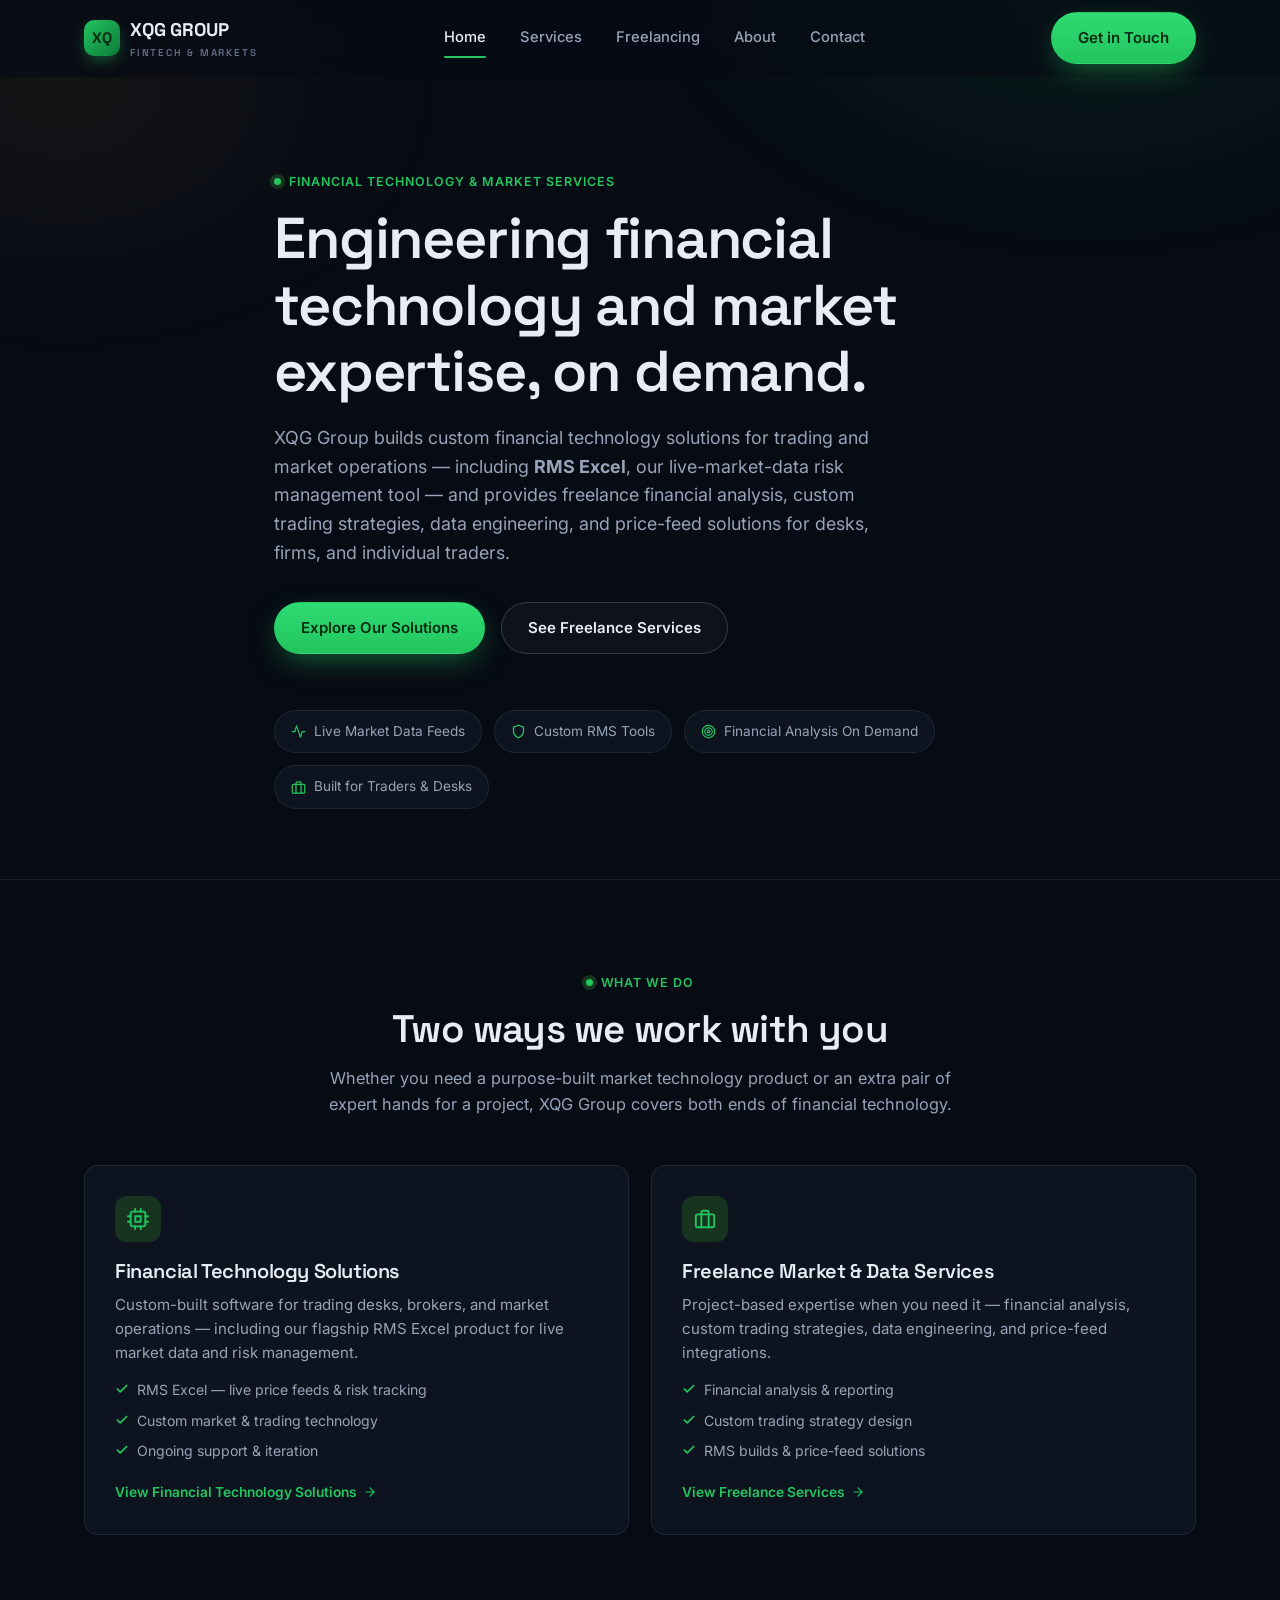
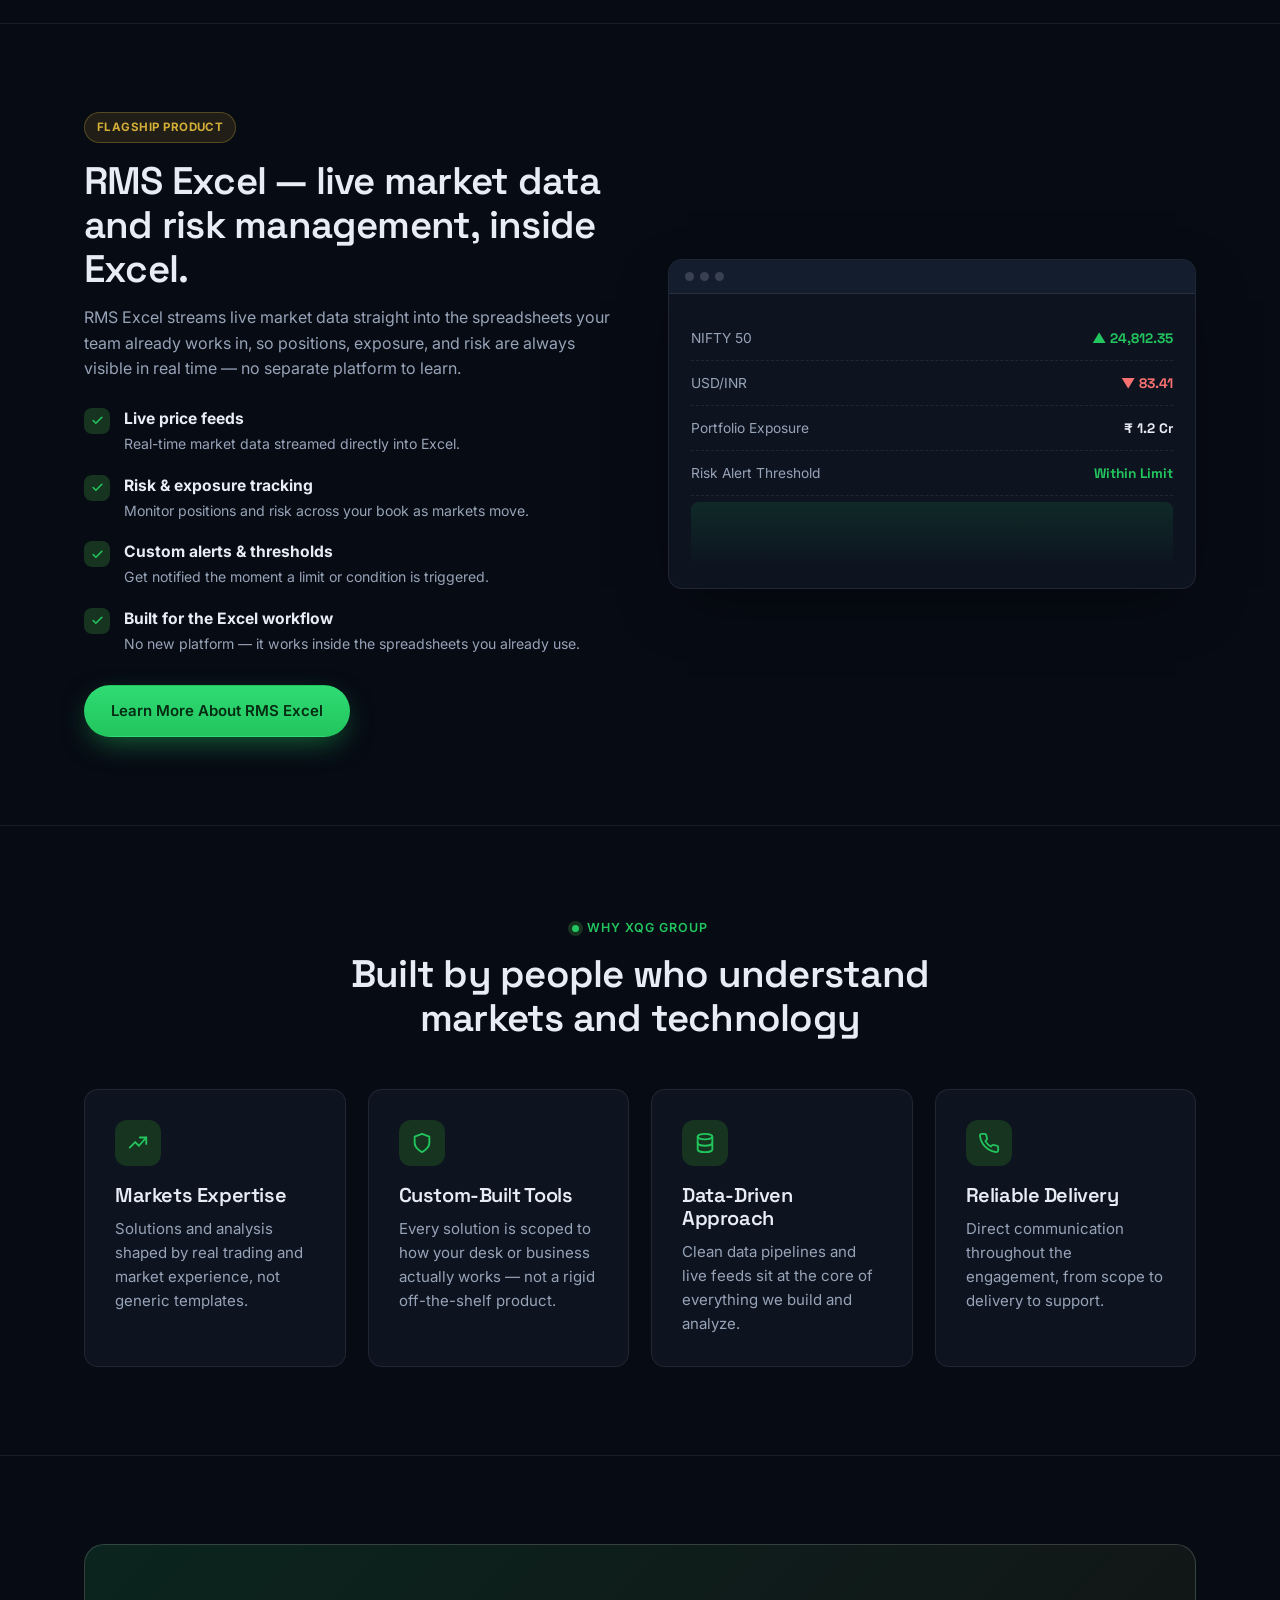
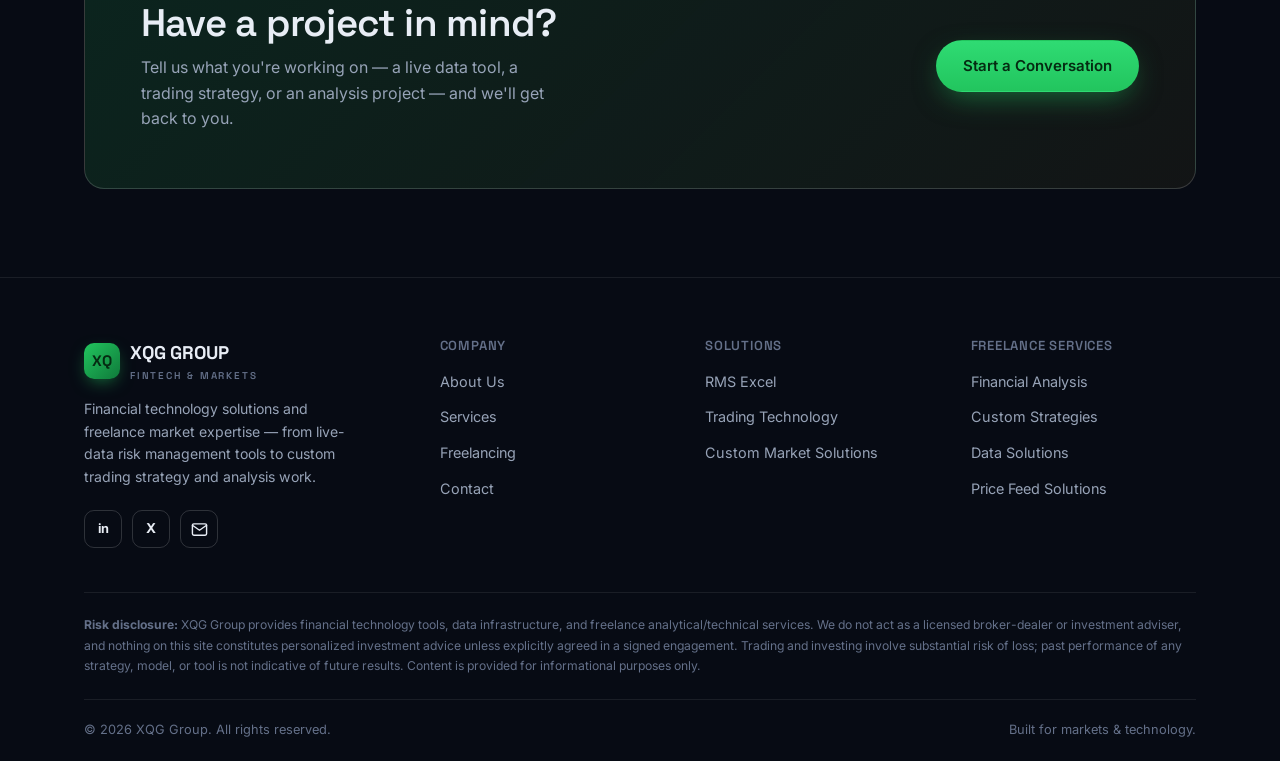
==== index.html @ e9c4a5cd "Add XQG Group website: financial technology & freelancing services Static multi-page site covering F" ====
<!doctype html>
<html lang="en">
<head>
<meta charset="UTF-8">
<meta name="viewport" content="width=device-width, initial-scale=1.0">
<title>XQG Group | Financial Technology Solutions &amp; Freelance Market Services</title>
<meta name="description" content="XQG Group builds custom financial technology solutions — including RMS Excel, our live market data risk management tool — and offers freelance financial analysis, trading strategy, data, and price feed services.">
<link rel="icon" type="image/svg+xml" href="assets/favicon.svg">
<link rel="preconnect" href="https://fonts.googleapis.com">
<link rel="preconnect" href="https://fonts.gstatic.com" crossorigin>
<link href="https://fonts.googleapis.com/css2?family=Space+Grotesk:wght@500;600;700&family=Inter:wght@400;500;600;700&display=swap" rel="stylesheet">
<link rel="stylesheet" href="css/style.css">
<script>document.documentElement.classList.add('js');</script>
</head>
<body>

<header class="site-header">
  <div class="container nav">
    <a href="index.html" class="brand">
      <span class="brand-mark">XQ</span>
      <span>XQG GROUP<small>FINTECH &amp; MARKETS</small></span>
    </a>
    <nav class="nav-links">
      <a href="index.html">Home</a>
      <a href="services.html">Services</a>
      <a href="freelancing.html">Freelancing</a>
      <a href="about.html">About</a>
      <a href="contact.html">Contact</a>
    </nav>
    <div class="nav-actions">
      <a href="contact.html" class="btn btn-primary">Get in Touch</a>
      <button class="nav-toggle" aria-label="Toggle navigation" aria-expanded="false">
        <svg width="20" height="20" viewBox="0 0 24 24" fill="none" stroke="currentColor" stroke-width="2" stroke-linecap="round"><line x1="3" y1="6" x2="21" y2="6"/><line x1="3" y1="12" x2="21" y2="12"/><line x1="3" y1="18" x2="21" y2="18"/></svg>
      </button>
    </div>
  </div>
</header>

<main>

  <!-- Hero -->
  <section class="hero">
    <div class="container hero-inner">
      <div class="eyebrow">Financial Technology &amp; Market Services</div>
      <h1>Engineering financial technology and market expertise, on demand.</h1>
      <p class="lead">
        XQG Group builds custom financial technology solutions for trading and market
        operations — including <strong>RMS Excel</strong>, our live-market-data risk
        management tool — and provides freelance financial analysis, custom trading
        strategies, data engineering, and price-feed solutions for desks, firms, and
        individual traders.
      </p>
      <div class="hero-cta">
        <a href="services.html" class="btn btn-primary">Explore Our Solutions</a>
        <a href="freelancing.html" class="btn btn-ghost">See Freelance Services</a>
      </div>

      <div class="hero-chips">
        <div class="chip">
          <svg viewBox="0 0 24 24" fill="none" stroke="currentColor" stroke-width="2" stroke-linecap="round" stroke-linejoin="round"><polyline points="22 12 18 12 15 21 9 3 6 12 2 12"/></svg>
          Live Market Data Feeds
        </div>
        <div class="chip">
          <svg viewBox="0 0 24 24" fill="none" stroke="currentColor" stroke-width="2" stroke-linecap="round" stroke-linejoin="round"><path d="M12 22s8-4 8-10V5l-8-3-8 3v7c0 6 8 10 8 10z"/></svg>
          Custom RMS Tools
        </div>
        <div class="chip">
          <svg viewBox="0 0 24 24" fill="none" stroke="currentColor" stroke-width="2" stroke-linecap="round" stroke-linejoin="round"><circle cx="12" cy="12" r="10"/><circle cx="12" cy="12" r="6"/><circle cx="12" cy="12" r="2"/></svg>
          Financial Analysis On Demand
        </div>
        <div class="chip">
          <svg viewBox="0 0 24 24" fill="none" stroke="currentColor" stroke-width="2" stroke-linecap="round" stroke-linejoin="round"><rect x="2" y="7" width="20" height="14" rx="2"/><path d="M16 21V5a2 2 0 0 0-2-2h-4a2 2 0 0 0-2 2v16"/></svg>
          Built for Traders &amp; Desks
        </div>
      </div>
    </div>
  </section>

  <!-- Two pillars -->
  <section class="section">
    <div class="container">
      <div class="section-head center reveal">
        <div class="eyebrow">What We Do</div>
        <h2>Two ways we work with you</h2>
        <p>Whether you need a purpose-built market technology product or an extra pair of expert hands for a project, XQG Group covers both ends of financial technology.</p>
      </div>

      <div class="grid grid-2">
        <div class="card reveal">
          <div class="card-icon">
            <svg viewBox="0 0 24 24" fill="none" stroke="currentColor" stroke-width="2" stroke-linecap="round" stroke-linejoin="round"><rect x="4" y="4" width="16" height="16" rx="2"/><rect x="9" y="9" width="6" height="6"/><line x1="9" y1="1" x2="9" y2="4"/><line x1="15" y1="1" x2="15" y2="4"/><line x1="9" y1="20" x2="9" y2="23"/><line x1="15" y1="20" x2="15" y2="23"/><line x1="20" y1="9" x2="23" y2="9"/><line x1="20" y1="15" x2="23" y2="15"/><line x1="1" y1="9" x2="4" y2="9"/><line x1="1" y1="15" x2="4" y2="15"/></svg>
          </div>
          <h3>Financial Technology Solutions</h3>
          <p>Custom-built software for trading desks, brokers, and market operations — including our flagship RMS Excel product for live market data and risk management.</p>
          <ul>
            <li><svg viewBox="0 0 24 24" fill="none" stroke="currentColor" stroke-width="3" stroke-linecap="round" stroke-linejoin="round"><polyline points="20 6 9 17 4 12"/></svg>RMS Excel — live price feeds &amp; risk tracking</li>
            <li><svg viewBox="0 0 24 24" fill="none" stroke="currentColor" stroke-width="3" stroke-linecap="round" stroke-linejoin="round"><polyline points="20 6 9 17 4 12"/></svg>Custom market &amp; trading technology</li>
            <li><svg viewBox="0 0 24 24" fill="none" stroke="currentColor" stroke-width="3" stroke-linecap="round" stroke-linejoin="round"><polyline points="20 6 9 17 4 12"/></svg>Ongoing support &amp; iteration</li>
          </ul>
          <a href="services.html" class="card-link">View Financial Technology Solutions
            <svg viewBox="0 0 24 24" fill="none" stroke="currentColor" stroke-width="2" stroke-linecap="round" stroke-linejoin="round"><line x1="5" y1="12" x2="19" y2="12"/><polyline points="12 5 19 12 12 19"/></svg>
          </a>
        </div>

        <div class="card reveal">
          <div class="card-icon">
            <svg viewBox="0 0 24 24" fill="none" stroke="currentColor" stroke-width="2" stroke-linecap="round" stroke-linejoin="round"><rect x="2" y="7" width="20" height="14" rx="2"/><path d="M16 21V5a2 2 0 0 0-2-2h-4a2 2 0 0 0-2 2v16"/></svg>
          </div>
          <h3>Freelance Market &amp; Data Services</h3>
          <p>Project-based expertise when you need it — financial analysis, custom trading strategies, data engineering, and price-feed integrations.</p>
          <ul>
            <li><svg viewBox="0 0 24 24" fill="none" stroke="currentColor" stroke-width="3" stroke-linecap="round" stroke-linejoin="round"><polyline points="20 6 9 17 4 12"/></svg>Financial analysis &amp; reporting</li>
            <li><svg viewBox="0 0 24 24" fill="none" stroke="currentColor" stroke-width="3" stroke-linecap="round" stroke-linejoin="round"><polyline points="20 6 9 17 4 12"/></svg>Custom trading strategy design</li>
            <li><svg viewBox="0 0 24 24" fill="none" stroke="currentColor" stroke-width="3" stroke-linecap="round" stroke-linejoin="round"><polyline points="20 6 9 17 4 12"/></svg>RMS builds &amp; price-feed solutions</li>
          </ul>
          <a href="freelancing.html" class="card-link">View Freelance Services
            <svg viewBox="0 0 24 24" fill="none" stroke="currentColor" stroke-width="2" stroke-linecap="round" stroke-linejoin="round"><line x1="5" y1="12" x2="19" y2="12"/><polyline points="12 5 19 12 12 19"/></svg>
          </a>
        </div>
      </div>
    </div>
  </section>

  <!-- RMS Excel spotlight -->
  <section class="section">
    <div class="container">
      <div class="split reverse">
        <div class="split-text reveal">
          <span class="badge">Flagship Product</span>
          <h2 style="margin-top:16px;">RMS Excel — live market data and risk management, inside Excel.</h2>
          <p style="margin-top:14px;">
            RMS Excel streams live market data straight into the spreadsheets your team
            already works in, so positions, exposure, and risk are always visible in real
            time — no separate platform to learn.
          </p>
          <ul class="feature-list">
            <li>
              <span class="tick"><svg viewBox="0 0 24 24" fill="none" stroke="currentColor" stroke-width="3" stroke-linecap="round" stroke-linejoin="round"><polyline points="20 6 9 17 4 12"/></svg></span>
              <div><strong>Live price feeds</strong><span>Real-time market data streamed directly into Excel.</span></div>
            </li>
            <li>
              <span class="tick"><svg viewBox="0 0 24 24" fill="none" stroke="currentColor" stroke-width="3" stroke-linecap="round" stroke-linejoin="round"><polyline points="20 6 9 17 4 12"/></svg></span>
              <div><strong>Risk &amp; exposure tracking</strong><span>Monitor positions and risk across your book as markets move.</span></div>
            </li>
            <li>
              <span class="tick"><svg viewBox="0 0 24 24" fill="none" stroke="currentColor" stroke-width="3" stroke-linecap="round" stroke-linejoin="round"><polyline points="20 6 9 17 4 12"/></svg></span>
              <div><strong>Custom alerts &amp; thresholds</strong><span>Get notified the moment a limit or condition is triggered.</span></div>
            </li>
            <li>
              <span class="tick"><svg viewBox="0 0 24 24" fill="none" stroke="currentColor" stroke-width="3" stroke-linecap="round" stroke-linejoin="round"><polyline points="20 6 9 17 4 12"/></svg></span>
              <div><strong>Built for the Excel workflow</strong><span>No new platform — it works inside the spreadsheets you already use.</span></div>
            </li>
          </ul>
          <a href="services.html#rms-excel" class="btn btn-primary" style="margin-top:28px;">Learn More About RMS Excel</a>
        </div>

        <div class="split-visual reveal">
          <div class="panel">
            <div class="panel-bar"><span></span><span></span><span></span></div>
            <div class="panel-body">
              <div class="mock-row"><span class="label">NIFTY 50</span><span class="value up">▲ 24,812.35</span></div>
              <div class="mock-row"><span class="label">USD/INR</span><span class="value down">▼ 83.41</span></div>
              <div class="mock-row"><span class="label">Portfolio Exposure</span><span class="value">₹ 1.2 Cr</span></div>
              <div class="mock-row"><span class="label">Risk Alert Threshold</span><span class="value up">Within Limit</span></div>
              <div class="mock-sparkline"></div>
            </div>
          </div>
        </div>
      </div>
    </div>
  </section>

  <!-- Why XQG -->
  <section class="section">
    <div class="container">
      <div class="section-head center reveal">
        <div class="eyebrow">Why XQG Group</div>
        <h2>Built by people who understand markets and technology</h2>
      </div>
      <div class="grid grid-4">
        <div class="card reveal">
          <div class="card-icon"><svg viewBox="0 0 24 24" fill="none" stroke="currentColor" stroke-width="2" stroke-linecap="round" stroke-linejoin="round"><polyline points="3 17 9 11 13 15 21 6"/><polyline points="14 6 21 6 21 13"/></svg></div>
          <h3>Markets Expertise</h3>
          <p>Solutions and analysis shaped by real trading and market experience, not generic templates.</p>
        </div>
        <div class="card reveal">
          <div class="card-icon"><svg viewBox="0 0 24 24" fill="none" stroke="currentColor" stroke-width="2" stroke-linecap="round" stroke-linejoin="round"><path d="M12 22s8-4 8-10V5l-8-3-8 3v7c0 6 8 10 8 10z"/></svg></div>
          <h3>Custom-Built Tools</h3>
          <p>Every solution is scoped to how your desk or business actually works — not a rigid off-the-shelf product.</p>
        </div>
        <div class="card reveal">
          <div class="card-icon"><svg viewBox="0 0 24 24" fill="none" stroke="currentColor" stroke-width="2" stroke-linecap="round" stroke-linejoin="round"><ellipse cx="12" cy="5" rx="8" ry="3"/><path d="M4 5v14c0 1.66 3.58 3 8 3s8-1.34 8-3V5"/><path d="M4 12c0 1.66 3.58 3 8 3s8-1.34 8-3"/></svg></div>
          <h3>Data-Driven Approach</h3>
          <p>Clean data pipelines and live feeds sit at the core of everything we build and analyze.</p>
        </div>
        <div class="card reveal">
          <div class="card-icon"><svg viewBox="0 0 24 24" fill="none" stroke="currentColor" stroke-width="2" stroke-linecap="round" stroke-linejoin="round"><path d="M22 16.92v3a2 2 0 0 1-2.18 2 19.79 19.79 0 0 1-8.63-3.07 19.5 19.5 0 0 1-6-6 19.79 19.79 0 0 1-3.07-8.67A2 2 0 0 1 4.11 2h3a2 2 0 0 1 2 1.72c.127.96.361 1.903.7 2.81a2 2 0 0 1-.45 2.11L8.09 9.91a16 16 0 0 0 6 6l1.27-1.27a2 2 0 0 1 2.11-.45c.907.339 1.85.573 2.81.7A2 2 0 0 1 22 16.92z"/></svg></div>
          <h3>Reliable Delivery</h3>
          <p>Direct communication throughout the engagement, from scope to delivery to support.</p>
        </div>
      </div>
    </div>
  </section>

  <!-- CTA -->
  <section class="section">
    <div class="container">
      <div class="cta-banner reveal">
        <div>
          <h2>Have a project in mind?</h2>
          <p>Tell us what you're working on — a live data tool, a trading strategy, or an analysis project — and we'll get back to you.</p>
        </div>
        <a href="contact.html" class="btn btn-primary">Start a Conversation</a>
      </div>
    </div>
  </section>

</main>

<footer class="site-footer">
  <div class="container">
    <div class="footer-grid">
      <div class="footer-brand">
        <a href="index.html" class="brand">
          <span class="brand-mark">XQ</span>
          <span>XQG GROUP<small>FINTECH &amp; MARKETS</small></span>
        </a>
        <p>Financial technology solutions and freelance market expertise — from live-data risk management tools to custom trading strategy and analysis work.</p>
        <div class="social-row">
          <a href="#" aria-label="LinkedIn" style="font-weight:700;font-size:0.8rem;">in</a>
          <a href="#" aria-label="X (Twitter)" style="font-weight:700;font-size:0.85rem;">X</a>
          <a href="mailto:lalitxqg@gmail.com" aria-label="Email">
            <svg viewBox="0 0 24 24" fill="none" stroke="currentColor" stroke-width="2" stroke-linecap="round" stroke-linejoin="round"><rect x="2" y="4" width="20" height="16" rx="2"/><path d="m22 6-10 7L2 6"/></svg>
          </a>
        </div>
      </div>
      <div class="footer-col">
        <h4>Company</h4>
        <ul>
          <li><a href="about.html">About Us</a></li>
          <li><a href="services.html">Services</a></li>
          <li><a href="freelancing.html">Freelancing</a></li>
          <li><a href="contact.html">Contact</a></li>
        </ul>
      </div>
      <div class="footer-col">
        <h4>Solutions</h4>
        <ul>
          <li><a href="services.html#rms-excel">RMS Excel</a></li>
          <li><a href="services.html#trading-tech">Trading Technology</a></li>
          <li><a href="services.html#custom-solutions">Custom Market Solutions</a></li>
        </ul>
      </div>
      <div class="footer-col">
        <h4>Freelance Services</h4>
        <ul>
          <li><a href="freelancing.html#financial-analysis">Financial Analysis</a></li>
          <li><a href="freelancing.html#strategies">Custom Strategies</a></li>
          <li><a href="freelancing.html#data-solutions">Data Solutions</a></li>
          <li><a href="freelancing.html#price-feed">Price Feed Solutions</a></li>
        </ul>
      </div>
    </div>

    <div class="disclaimer">
      <p><strong>Risk disclosure:</strong> XQG Group provides financial technology tools, data infrastructure, and freelance analytical/technical services. We do not act as a licensed broker-dealer or investment adviser, and nothing on this site constitutes personalized investment advice unless explicitly agreed in a signed engagement. Trading and investing involve substantial risk of loss; past performance of any strategy, model, or tool is not indicative of future results. Content is provided for informational purposes only.</p>
    </div>

    <div class="footer-bottom">
      <span>© <span class="current-year"></span> XQG Group. All rights reserved.</span>
      <span>Built for markets &amp; technology.</span>
    </div>
  </div>
</footer>

<script src="js/main.js"></script>
</body>
</html>
---- css/style.css ----
/* =========================================================
   XQG Group — Design System
   ========================================================= */

:root {
  --bg: #070b14;
  --bg-alt: #0d1420;
  --bg-alt-2: #131d2e;
  --border: rgba(255, 255, 255, 0.08);
  --border-strong: rgba(255, 255, 255, 0.16);
  --text: #e8edf5;
  --text-dim: #97a3b7;
  --text-faint: #647089;
  --accent: #22c55e;
  --accent-dim: #16341f;
  --accent-2: #d4af37;
  --danger: #f87171;
  --radius: 14px;
  --radius-sm: 8px;
  --container: 1160px;
  --shadow: 0 20px 60px -20px rgba(0, 0, 0, 0.6);
  --font-head: "Space Grotesk", "Inter", system-ui, sans-serif;
  --font-body: "Inter", system-ui, -apple-system, "Segoe UI", sans-serif;
}

* {
  box-sizing: border-box;
  margin: 0;
  padding: 0;
}

html {
  scroll-behavior: smooth;
}

body {
  background: var(--bg);
  color: var(--text);
  font-family: var(--font-body);
  line-height: 1.6;
  -webkit-font-smoothing: antialiased;
  overflow-x: hidden;
}

body::before {
  content: "";
  position: fixed;
  inset: 0;
  z-index: -1;
  background:
    radial-gradient(60vw 40vw at 85% -5%, rgba(34, 197, 94, 0.10), transparent 60%),
    radial-gradient(50vw 35vw at 5% 10%, rgba(212, 175, 55, 0.06), transparent 60%);
  pointer-events: none;
}

img {
  max-width: 100%;
  display: block;
}

a {
  color: inherit;
  text-decoration: none;
}

ul {
  list-style: none;
}

h1, h2, h3, h4 {
  font-family: var(--font-head);
  font-weight: 600;
  line-height: 1.15;
  letter-spacing: -0.02em;
}

h1 { font-size: clamp(2.1rem, 4.6vw, 3.6rem); }
h2 { font-size: clamp(1.6rem, 3vw, 2.4rem); }
h3 { font-size: 1.25rem; }

p { color: var(--text-dim); }

.container {
  max-width: var(--container);
  margin: 0 auto;
  padding: 0 24px;
}

.eyebrow {
  display: inline-flex;
  align-items: center;
  gap: 8px;
  font-size: 0.78rem;
  font-weight: 600;
  letter-spacing: 0.08em;
  text-transform: uppercase;
  color: var(--accent);
  margin-bottom: 14px;
}

.eyebrow::before {
  content: "";
  width: 7px;
  height: 7px;
  border-radius: 50%;
  background: var(--accent);
  box-shadow: 0 0 0 4px var(--accent-dim);
}

.section {
  padding: 88px 0;
  border-top: 1px solid var(--border);
}

.section-head {
  max-width: 620px;
  margin-bottom: 48px;
}

.section-head.center {
  max-width: 640px;
  margin-left: auto;
  margin-right: auto;
  text-align: center;
}

.section-head p {
  margin-top: 14px;
  font-size: 1.02rem;
}

/* ---------- Buttons ---------- */

.btn {
  display: inline-flex;
  align-items: center;
  gap: 8px;
  padding: 13px 26px;
  border-radius: 999px;
  font-weight: 600;
  font-size: 0.94rem;
  border: 1px solid transparent;
  cursor: pointer;
  transition: transform 0.18s ease, background 0.18s ease, border-color 0.18s ease, box-shadow 0.18s ease;
  white-space: nowrap;
}

.btn:hover { transform: translateY(-2px); }

.btn-primary {
  background: linear-gradient(180deg, #2fdb73, var(--accent));
  color: #052b12;
  box-shadow: 0 10px 30px -8px rgba(34, 197, 94, 0.55);
}

.btn-primary:hover { box-shadow: 0 14px 34px -6px rgba(34, 197, 94, 0.65); }

.btn-ghost {
  background: rgba(255, 255, 255, 0.03);
  border-color: var(--border-strong);
  color: var(--text);
}

.btn-ghost:hover { background: rgba(255, 255, 255, 0.07); }

.btn-block { width: 100%; justify-content: center; }

/* ---------- Header / Nav ---------- */

.site-header {
  position: sticky;
  top: 0;
  z-index: 100;
  border-bottom: 1px solid transparent;
  background: rgba(7, 11, 20, 0.6);
  backdrop-filter: blur(14px);
  -webkit-backdrop-filter: blur(14px);
  transition: border-color 0.2s ease, background 0.2s ease;
}

.site-header.scrolled {
  border-bottom-color: var(--border);
  background: rgba(7, 11, 20, 0.86);
}

.nav {
  display: flex;
  align-items: center;
  justify-content: space-between;
  height: 76px;
}

.brand {
  display: flex;
  align-items: center;
  gap: 10px;
  font-family: var(--font-head);
  font-weight: 700;
  font-size: 1.15rem;
  letter-spacing: -0.01em;
}

.brand-mark {
  width: 36px;
  height: 36px;
  border-radius: 10px;
  background: linear-gradient(135deg, var(--accent) 0%, #0f7a3a 100%);
  display: flex;
  align-items: center;
  justify-content: center;
  color: #052b12;
  font-weight: 800;
  font-size: 0.95rem;
  box-shadow: 0 6px 18px -6px rgba(34, 197, 94, 0.7);
}

.brand small {
  display: block;
  font-size: 0.62rem;
  font-weight: 600;
  letter-spacing: 0.18em;
  color: var(--text-faint);
  margin-top: 1px;
}

.nav-links {
  display: flex;
  align-items: center;
  gap: 34px;
}

.nav-links a {
  font-size: 0.92rem;
  font-weight: 500;
  color: var(--text-dim);
  position: relative;
  padding: 6px 0;
  transition: color 0.15s ease;
}

.nav-links a:hover,
.nav-links a.active {
  color: var(--text);
}

.nav-links a.active::after {
  content: "";
  position: absolute;
  left: 0;
  right: 0;
  bottom: -2px;
  height: 2px;
  background: var(--accent);
  border-radius: 2px;
}

.nav-actions {
  display: flex;
  align-items: center;
  gap: 14px;
}

.nav-toggle {
  display: none;
  width: 40px;
  height: 40px;
  border-radius: var(--radius-sm);
  border: 1px solid var(--border-strong);
  background: rgba(255, 255, 255, 0.03);
  color: var(--text);
  align-items: center;
  justify-content: center;
  cursor: pointer;
}

/* ---------- Hero ---------- */

.hero {
  padding: 90px 0 70px;
  position: relative;
}

.hero-inner {
  max-width: 780px;
}

.hero p.lead {
  font-size: 1.12rem;
  margin: 20px 0 34px;
  max-width: 620px;
}

.hero-cta {
  display: flex;
  gap: 16px;
  flex-wrap: wrap;
}

.hero-chips {
  display: flex;
  flex-wrap: wrap;
  gap: 12px;
  margin-top: 56px;
}

.chip {
  display: flex;
  align-items: center;
  gap: 8px;
  padding: 10px 16px;
  border: 1px solid var(--border);
  border-radius: 999px;
  background: var(--bg-alt);
  font-size: 0.85rem;
  color: var(--text-dim);
}

.chip svg { width: 15px; height: 15px; color: var(--accent); flex-shrink: 0; }

/* ---------- Page header (inner pages) ---------- */

.page-header {
  padding: 64px 0 50px;
  border-bottom: 1px solid var(--border);
}

.page-header .eyebrow { margin-bottom: 16px; }

.page-header p.lead {
  margin-top: 16px;
  max-width: 680px;
  font-size: 1.05rem;
}

.breadcrumb {
  font-size: 0.85rem;
  color: var(--text-faint);
  margin-bottom: 22px;
}

.breadcrumb a { color: var(--text-dim); }
.breadcrumb a:hover { color: var(--accent); }

/* ---------- Cards / Grids ---------- */

.grid {
  display: grid;
  gap: 22px;
}

.grid-2 { grid-template-columns: repeat(2, 1fr); }
.grid-3 { grid-template-columns: repeat(3, 1fr); }
.grid-4 { grid-template-columns: repeat(4, 1fr); }

.card {
  background: var(--bg-alt);
  border: 1px solid var(--border);
  border-radius: var(--radius);
  padding: 30px;
  transition: transform 0.2s ease, border-color 0.2s ease, background 0.2s ease;
}

.card:hover {
  border-color: var(--border-strong);
  background: var(--bg-alt-2);
  transform: translateY(-3px);
}

.card-icon {
  width: 46px;
  height: 46px;
  border-radius: 12px;
  background: var(--accent-dim);
  color: var(--accent);
  display: flex;
  align-items: center;
  justify-content: center;
  margin-bottom: 18px;
}

.card-icon svg { width: 22px; height: 22px; }

.card h3 { margin-bottom: 10px; }

.card p { font-size: 0.94rem; }

.card ul {
  margin-top: 14px;
  display: flex;
  flex-direction: column;
  gap: 8px;
}

.card ul li {
  font-size: 0.88rem;
  color: var(--text-dim);
  display: flex;
  align-items: flex-start;
  gap: 8px;
}

.card ul li svg {
  width: 14px;
  height: 14px;
  color: var(--accent);
  margin-top: 3px;
  flex-shrink: 0;
}

.card-link {
  display: inline-flex;
  align-items: center;
  gap: 6px;
  margin-top: 18px;
  font-size: 0.86rem;
  font-weight: 600;
  color: var(--accent);
}

.card-link svg { width: 14px; height: 14px; transition: transform 0.15s ease; }
.card:hover .card-link svg { transform: translateX(3px); }

.badge {
  display: inline-flex;
  align-items: center;
  gap: 6px;
  padding: 5px 12px;
  border-radius: 999px;
  font-size: 0.72rem;
  font-weight: 700;
  letter-spacing: 0.04em;
  text-transform: uppercase;
  background: rgba(212, 175, 55, 0.12);
  color: var(--accent-2);
  border: 1px solid rgba(212, 175, 55, 0.3);
}

/* ---------- Split / feature sections ---------- */

.split {
  display: grid;
  grid-template-columns: 1fr 1fr;
  gap: 56px;
  align-items: center;
}

.split.reverse .split-visual { order: 2; }
.split.reverse .split-text { order: 1; }

.split-text ul.feature-list {
  margin-top: 24px;
  display: flex;
  flex-direction: column;
  gap: 16px;
}

.feature-list li {
  display: flex;
  gap: 14px;
  align-items: flex-start;
}

.feature-list .tick {
  width: 26px;
  height: 26px;
  border-radius: 8px;
  background: var(--accent-dim);
  color: var(--accent);
  display: flex;
  align-items: center;
  justify-content: center;
  flex-shrink: 0;
  margin-top: 2px;
}

.feature-list .tick svg { width: 13px; height: 13px; }

.feature-list strong { display: block; color: var(--text); font-size: 0.98rem; }
.feature-list span { font-size: 0.88rem; color: var(--text-dim); }

/* Visual panel (mock UI) */

.panel {
  background: var(--bg-alt);
  border: 1px solid var(--border);
  border-radius: var(--radius);
  box-shadow: var(--shadow);
  overflow: hidden;
}

.panel-bar {
  display: flex;
  align-items: center;
  gap: 6px;
  padding: 12px 16px;
  border-bottom: 1px solid var(--border);
  background: var(--bg-alt-2);
}

.panel-bar span {
  width: 9px;
  height: 9px;
  border-radius: 50%;
  background: var(--border-strong);
}

.panel-body { padding: 22px; }

.mock-row {
  display: flex;
  justify-content: space-between;
  align-items: center;
  padding: 11px 0;
  border-bottom: 1px dashed var(--border);
  font-size: 0.86rem;
}

.mock-row:last-child { border-bottom: none; }
.mock-row .label { color: var(--text-dim); }
.mock-row .value { font-weight: 700; font-family: var(--font-head); }
.value.up { color: var(--accent); }
.value.down { color: var(--danger); }

.mock-sparkline {
  height: 64px;
  margin-top: 6px;
  border-radius: var(--radius-sm);
  background: linear-gradient(180deg, rgba(34,197,94,0.12), transparent);
  position: relative;
  overflow: hidden;
}

/* ---------- Process / steps ---------- */

.steps {
  display: grid;
  grid-template-columns: repeat(4, 1fr);
  gap: 20px;
  counter-reset: step;
}

.step {
  position: relative;
  padding: 26px 22px;
  border: 1px solid var(--border);
  border-radius: var(--radius);
  background: var(--bg-alt);
}

.step::before {
  counter-increment: step;
  content: counter(step, decimal-leading-zero);
  font-family: var(--font-head);
  font-size: 1.6rem;
  font-weight: 700;
  color: var(--accent);
  opacity: 0.55;
  display: block;
  margin-bottom: 14px;
}

.step h3 { font-size: 1.05rem; margin-bottom: 8px; }
.step p { font-size: 0.88rem; }

/* ---------- CTA banner ---------- */

.cta-banner {
  border-radius: 20px;
  padding: 56px;
  background: linear-gradient(135deg, rgba(34,197,94,0.14), rgba(212,175,55,0.06));
  border: 1px solid var(--border-strong);
  display: flex;
  align-items: center;
  justify-content: space-between;
  gap: 32px;
  flex-wrap: wrap;
}

.cta-banner h2 { max-width: 460px; }
.cta-banner p { margin-top: 10px; max-width: 420px; }

/* ---------- Values / About ---------- */

.value-card {
  padding: 26px;
}

.team-card {
  text-align: center;
  padding: 30px 22px;
}

.team-avatar {
  width: 76px;
  height: 76px;
  border-radius: 50%;
  margin: 0 auto 16px;
  background: linear-gradient(135deg, var(--bg-alt-2), var(--bg-alt));
  border: 1px solid var(--border-strong);
  display: flex;
  align-items: center;
  justify-content: center;
  color: var(--text-faint);
}

.team-avatar svg { width: 30px; height: 30px; }

.team-card h3 { font-size: 1rem; margin-bottom: 4px; }
.team-role { font-size: 0.82rem; color: var(--accent); font-weight: 600; margin-bottom: 10px; }
.team-card p { font-size: 0.85rem; }

.placeholder-note {
  margin-top: 10px;
  font-size: 0.72rem;
  color: var(--text-faint);
  font-style: italic;
}

/* ---------- Stats strip ---------- */

.stats-strip {
  display: grid;
  grid-template-columns: repeat(4, 1fr);
  border: 1px solid var(--border);
  border-radius: var(--radius);
  overflow: hidden;
}

.stat {
  padding: 26px 20px;
  text-align: center;
  border-right: 1px solid var(--border);
  background: var(--bg-alt);
}

.stat:last-child { border-right: none; }
.stat h3 { color: var(--accent); font-size: 1.5rem; }
.stat p { font-size: 0.82rem; margin-top: 6px; }

/* ---------- Contact / forms ---------- */

.contact-grid {
  display: grid;
  grid-template-columns: 1fr 1.15fr;
  gap: 40px;
}

.contact-info-card {
  padding: 30px;
}

.contact-info-row {
  display: flex;
  gap: 14px;
  align-items: flex-start;
  padding: 16px 0;
  border-bottom: 1px solid var(--border);
}

.contact-info-row:last-child { border-bottom: none; }

.contact-info-row .icon {
  width: 38px;
  height: 38px;
  border-radius: 10px;
  background: var(--accent-dim);
  color: var(--accent);
  display: flex;
  align-items: center;
  justify-content: center;
  flex-shrink: 0;
}

.contact-info-row .icon svg { width: 18px; height: 18px; }
.contact-info-row strong { display: block; font-size: 0.92rem; margin-bottom: 2px; }
.contact-info-row span, .contact-info-row a { font-size: 0.88rem; color: var(--text-dim); }
.contact-info-row a:hover { color: var(--accent); }

.social-row {
  display: flex;
  gap: 10px;
  margin-top: 22px;
}

.social-row a {
  width: 38px;
  height: 38px;
  border-radius: 10px;
  border: 1px solid var(--border-strong);
  display: flex;
  align-items: center;
  justify-content: center;
  transition: background 0.15s ease, color 0.15s ease;
}

.social-row a:hover { background: var(--accent-dim); color: var(--accent); }
.social-row svg { width: 17px; height: 17px; }

.form-card { padding: 34px; }

.form-row {
  display: grid;
  grid-template-columns: 1fr 1fr;
  gap: 18px;
}

.field { margin-bottom: 20px; }

.field label {
  display: block;
  font-size: 0.85rem;
  font-weight: 600;
  margin-bottom: 8px;
}

.field input,
.field select,
.field textarea {
  width: 100%;
  padding: 12px 14px;
  border-radius: var(--radius-sm);
  border: 1px solid var(--border-strong);
  background: var(--bg);
  color: var(--text);
  font-family: var(--font-body);
  font-size: 0.92rem;
}

.field textarea { resize: vertical; min-height: 120px; }

.field input:focus,
.field select:focus,
.field textarea:focus {
  outline: none;
  border-color: var(--accent);
}

.form-note {
  margin-top: 14px;
  font-size: 0.78rem;
  color: var(--text-faint);
  text-align: center;
}

#form-success {
  display: none;
  padding: 16px 18px;
  border-radius: var(--radius-sm);
  background: var(--accent-dim);
  border: 1px solid rgba(34,197,94,0.4);
  color: var(--accent);
  font-size: 0.9rem;
  font-weight: 600;
  margin-bottom: 20px;
}

#form-success.show { display: block; }

/* ---------- Disclaimer ---------- */

.disclaimer {
  padding: 22px 0;
  border-top: 1px solid var(--border);
}

.disclaimer p {
  font-size: 0.76rem;
  color: var(--text-faint);
  line-height: 1.7;
}

/* ---------- Footer ---------- */

.site-footer {
  border-top: 1px solid var(--border);
  padding: 60px 0 0;
}

.footer-grid {
  display: grid;
  grid-template-columns: 1.4fr 1fr 1fr 1fr;
  gap: 40px;
  padding-bottom: 44px;
}

.footer-brand p {
  margin-top: 14px;
  font-size: 0.88rem;
  max-width: 280px;
}

.footer-col h4 {
  font-size: 0.82rem;
  text-transform: uppercase;
  letter-spacing: 0.06em;
  color: var(--text-faint);
  margin-bottom: 16px;
}

.footer-col ul { display: flex; flex-direction: column; gap: 10px; }
.footer-col a { font-size: 0.9rem; color: var(--text-dim); }
.footer-col a:hover { color: var(--accent); }

.footer-bottom {
  border-top: 1px solid var(--border);
  padding: 20px 0;
  display: flex;
  justify-content: space-between;
  align-items: center;
  flex-wrap: wrap;
  gap: 10px;
  font-size: 0.8rem;
  color: var(--text-faint);
}

/* ---------- Reveal animation ---------- */

.js .reveal {
  opacity: 0;
  transform: translateY(18px);
  transition: opacity 0.6s ease, transform 0.6s ease;
}

.reveal.in-view {
  opacity: 1;
  transform: translateY(0);
}

/* ---------- Responsive ---------- */

@media (max-width: 900px) {
  .grid-4 { grid-template-columns: repeat(2, 1fr); }
  .grid-3 { grid-template-columns: repeat(2, 1fr); }
  .steps { grid-template-columns: repeat(2, 1fr); }
  .split { grid-template-columns: 1fr; gap: 40px; }
  .split.reverse .split-visual { order: 1; }
  .split.reverse .split-text { order: 2; }
  .footer-grid { grid-template-columns: 1fr 1fr; }
  .contact-grid { grid-template-columns: 1fr; }
  .stats-strip { grid-template-columns: repeat(2, 1fr); }
  .stat:nth-child(2) { border-right: none; }
}

@media (max-width: 720px) {
  .nav-links, .nav-actions .btn { display: none; }
  .nav-toggle { display: flex; }

  .nav-links.mobile-open {
    display: flex;
    position: absolute;
    top: 76px;
    left: 0;
    right: 0;
    flex-direction: column;
    background: rgba(7, 11, 20, 0.98);
    border-bottom: 1px solid var(--border);
    padding: 20px 24px 28px;
    gap: 18px;
  }

  .grid-2, .grid-3, .grid-4 { grid-template-columns: 1fr; }
  .steps { grid-template-columns: 1fr; }
  .form-row { grid-template-columns: 1fr; }
  .footer-grid { grid-template-columns: 1fr; gap: 30px; }
  .cta-banner { flex-direction: column; text-align: center; }
  .cta-banner .btn { width: 100%; justify-content: center; }
  .hero-cta .btn { flex: 1; justify-content: center; }
  section { padding: 64px 0; }
}
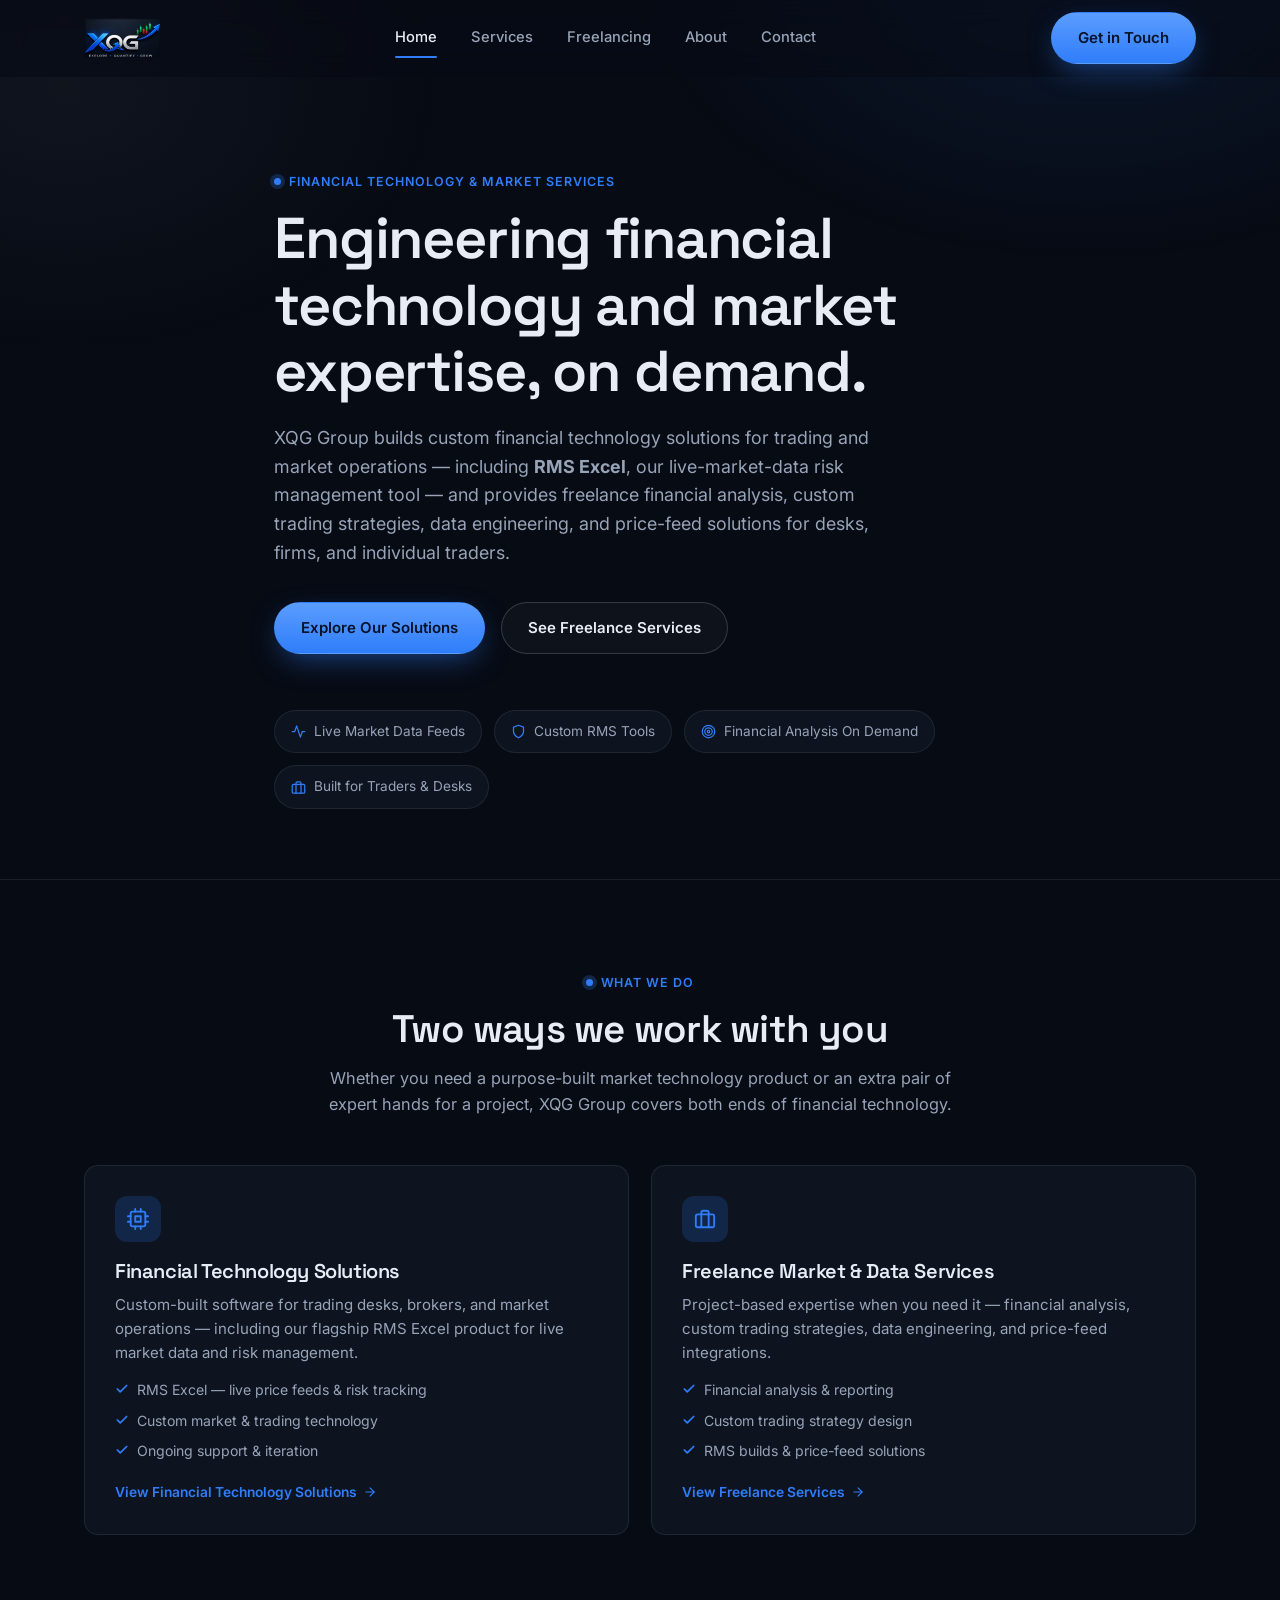
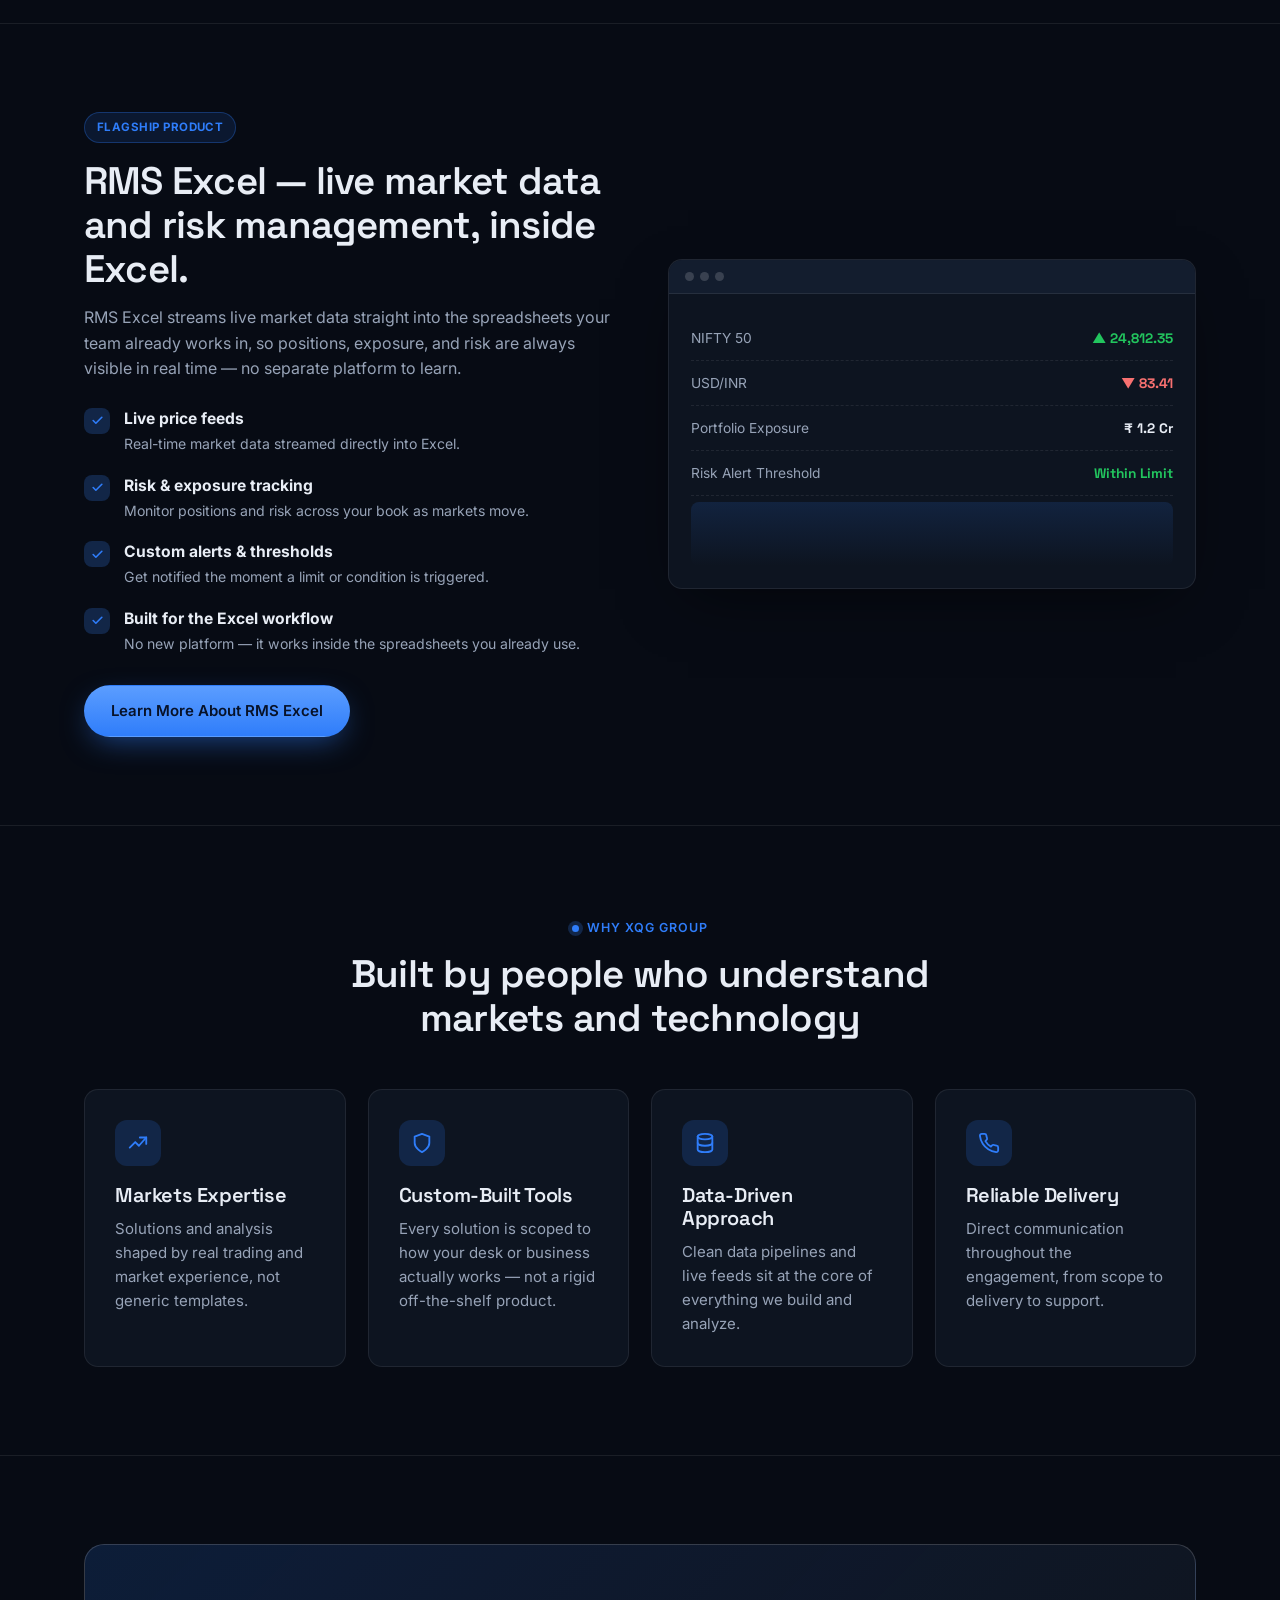
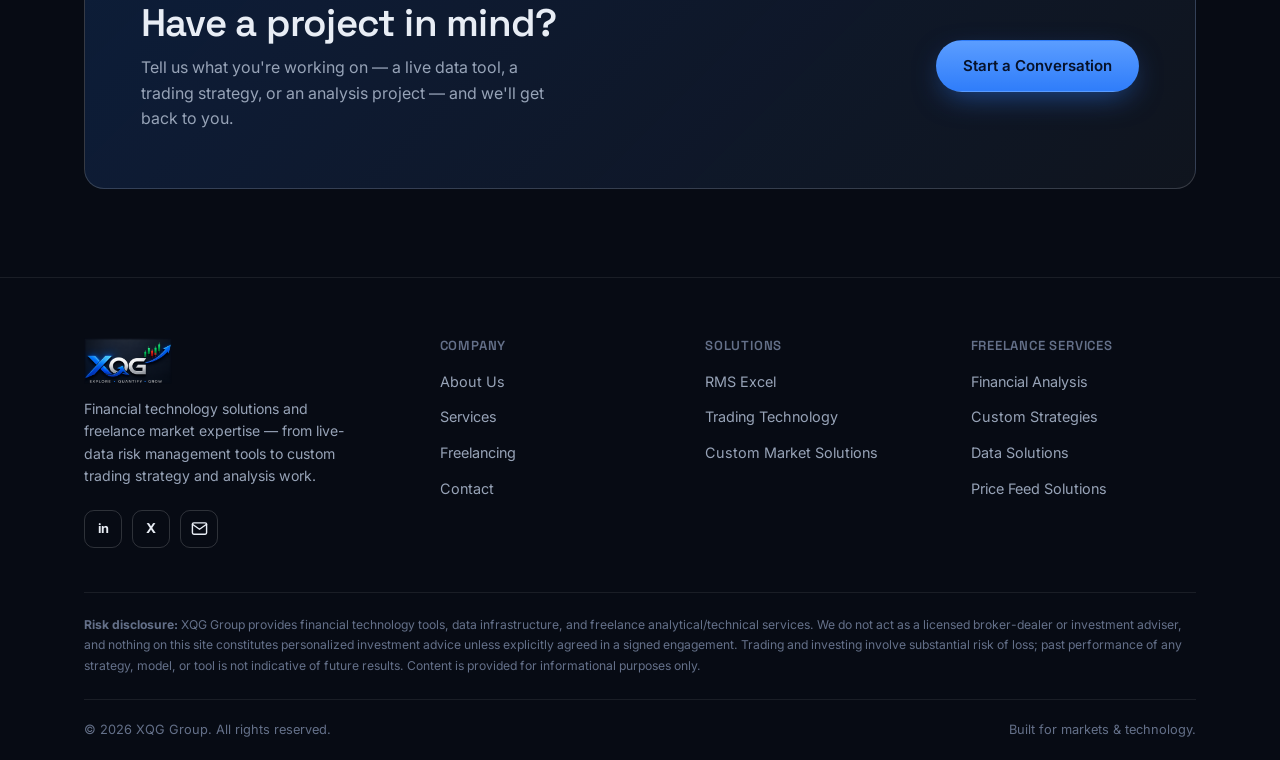
==== commit bb916ddb: "Rebrand site with real XQG logo, blue palette, and cursor effect Process the uploaded logo/icon/arro" ====
--- a/index.html
+++ b/index.html
@@ -5,7 +5,9 @@
 <meta name="viewport" content="width=device-width, initial-scale=1.0">
 <title>XQG Group | Financial Technology Solutions &amp; Freelance Market Services</title>
 <meta name="description" content="XQG Group builds custom financial technology solutions — including RMS Excel, our live market data risk management tool — and offers freelance financial analysis, trading strategy, data, and price feed services.">
-<link rel="icon" type="image/svg+xml" href="assets/favicon.svg">
+<link rel="icon" type="image/png" sizes="32x32" href="assets/icon-32.png">
+<link rel="apple-touch-icon" sizes="180x180" href="assets/icon-180.png">
+<link rel="icon" type="image/png" sizes="256x256" href="assets/icon-256.png">
 <link rel="preconnect" href="https://fonts.googleapis.com">
 <link rel="preconnect" href="https://fonts.gstatic.com" crossorigin>
 <link href="https://fonts.googleapis.com/css2?family=Space+Grotesk:wght@500;600;700&family=Inter:wght@400;500;600;700&display=swap" rel="stylesheet">
@@ -17,8 +19,7 @@
 <header class="site-header">
   <div class="container nav">
     <a href="index.html" class="brand">
-      <span class="brand-mark">XQ</span>
-      <span>XQG GROUP<small>FINTECH &amp; MARKETS</small></span>
+      <img src="assets/logo.png" alt="XQG Group" class="brand-logo">
     </a>
     <nav class="nav-links">
       <a href="index.html">Home</a>
@@ -222,8 +223,7 @@
     <div class="footer-grid">
       <div class="footer-brand">
         <a href="index.html" class="brand">
-          <span class="brand-mark">XQ</span>
-          <span>XQG GROUP<small>FINTECH &amp; MARKETS</small></span>
+          <img src="assets/logo.png" alt="XQG Group" class="brand-logo">
         </a>
         <p>Financial technology solutions and freelance market expertise — from live-data risk management tools to custom trading strategy and analysis work.</p>
         <div class="social-row">
--- a/css/style.css
+++ b/css/style.css
@@ -11,9 +11,10 @@
   --text: #e8edf5;
   --text-dim: #97a3b7;
   --text-faint: #647089;
-  --accent: #22c55e;
-  --accent-dim: #16341f;
-  --accent-2: #d4af37;
+  --accent: #2f7dfa;
+  --accent-dim: #122647;
+  --accent-2: var(--accent);
+  --success: #22c55e;
   --danger: #f87171;
   --radius: 14px;
   --radius-sm: 8px;
@@ -48,8 +49,8 @@
   inset: 0;
   z-index: -1;
   background:
-    radial-gradient(60vw 40vw at 85% -5%, rgba(34, 197, 94, 0.10), transparent 60%),
-    radial-gradient(50vw 35vw at 5% 10%, rgba(212, 175, 55, 0.06), transparent 60%);
+    radial-gradient(60vw 40vw at 85% -5%, rgba(47, 125, 250, 0.12), transparent 60%),
+    radial-gradient(50vw 35vw at 5% 10%, rgba(180, 200, 230, 0.05), transparent 60%);
   pointer-events: none;
 }
 
@@ -148,12 +149,12 @@
 .btn:hover { transform: translateY(-2px); }
 
 .btn-primary {
-  background: linear-gradient(180deg, #2fdb73, var(--accent));
-  color: #052b12;
-  box-shadow: 0 10px 30px -8px rgba(34, 197, 94, 0.55);
-}
-
-.btn-primary:hover { box-shadow: 0 14px 34px -6px rgba(34, 197, 94, 0.65); }
+  background: linear-gradient(180deg, #5b9dff, var(--accent));
+  color: #071229;
+  box-shadow: 0 10px 30px -8px rgba(47, 125, 250, 0.55);
+}
+
+.btn-primary:hover { box-shadow: 0 14px 34px -6px rgba(47, 125, 250, 0.65); }
 
 .btn-ghost {
   background: rgba(255, 255, 255, 0.03);
@@ -200,27 +201,14 @@
   letter-spacing: -0.01em;
 }
 
-.brand-mark {
-  width: 36px;
-  height: 36px;
-  border-radius: 10px;
-  background: linear-gradient(135deg, var(--accent) 0%, #0f7a3a 100%);
-  display: flex;
-  align-items: center;
-  justify-content: center;
-  color: #052b12;
-  font-weight: 800;
-  font-size: 0.95rem;
-  box-shadow: 0 6px 18px -6px rgba(34, 197, 94, 0.7);
-}
-
-.brand small {
+.brand-logo {
+  height: 40px;
+  width: auto;
   display: block;
-  font-size: 0.62rem;
-  font-weight: 600;
-  letter-spacing: 0.18em;
-  color: var(--text-faint);
-  margin-top: 1px;
+}
+
+.footer-brand .brand-logo {
+  height: 46px;
 }
 
 .nav-links {
@@ -430,9 +418,9 @@
   font-weight: 700;
   letter-spacing: 0.04em;
   text-transform: uppercase;
-  background: rgba(212, 175, 55, 0.12);
+  background: rgba(47, 125, 250, 0.12);
   color: var(--accent-2);
-  border: 1px solid rgba(212, 175, 55, 0.3);
+  border: 1px solid rgba(47, 125, 250, 0.3);
 }
 
 /* ---------- Split / feature sections ---------- */
@@ -518,14 +506,14 @@
 .mock-row:last-child { border-bottom: none; }
 .mock-row .label { color: var(--text-dim); }
 .mock-row .value { font-weight: 700; font-family: var(--font-head); }
-.value.up { color: var(--accent); }
+.value.up { color: var(--success); }
 .value.down { color: var(--danger); }
 
 .mock-sparkline {
   height: 64px;
   margin-top: 6px;
   border-radius: var(--radius-sm);
-  background: linear-gradient(180deg, rgba(34,197,94,0.12), transparent);
+  background: linear-gradient(180deg, rgba(47,125,250,0.14), transparent);
   position: relative;
   overflow: hidden;
 }
@@ -567,7 +555,7 @@
 .cta-banner {
   border-radius: 20px;
   padding: 56px;
-  background: linear-gradient(135deg, rgba(34,197,94,0.14), rgba(212,175,55,0.06));
+  background: linear-gradient(135deg, rgba(47,125,250,0.16), rgba(180,200,230,0.05));
   border: 1px solid var(--border-strong);
   display: flex;
   align-items: center;
@@ -747,7 +735,7 @@
   padding: 16px 18px;
   border-radius: var(--radius-sm);
   background: var(--accent-dim);
-  border: 1px solid rgba(34,197,94,0.4);
+  border: 1px solid rgba(47,125,250,0.4);
   color: var(--accent);
   font-size: 0.9rem;
   font-weight: 600;
@@ -767,6 +755,29 @@
   font-size: 0.76rem;
   color: var(--text-faint);
   line-height: 1.7;
+}
+
+/* ---------- Cursor trail effect ---------- */
+
+.cursor-fx {
+  position: fixed;
+  top: 0;
+  left: 0;
+  width: 56px;
+  height: auto;
+  pointer-events: none;
+  z-index: 9999;
+  opacity: 0;
+  will-change: transform;
+  transition: opacity 0.25s ease;
+  animation: cursorPulse 2.2s ease-in-out infinite;
+}
+
+.cursor-fx.active { opacity: 0.85; }
+
+@keyframes cursorPulse {
+  0%, 100% { filter: drop-shadow(0 0 6px rgba(47, 125, 250, 0.45)); }
+  50% { filter: drop-shadow(0 0 15px rgba(47, 125, 250, 0.8)); }
 }
 
 /* ---------- Footer ---------- */
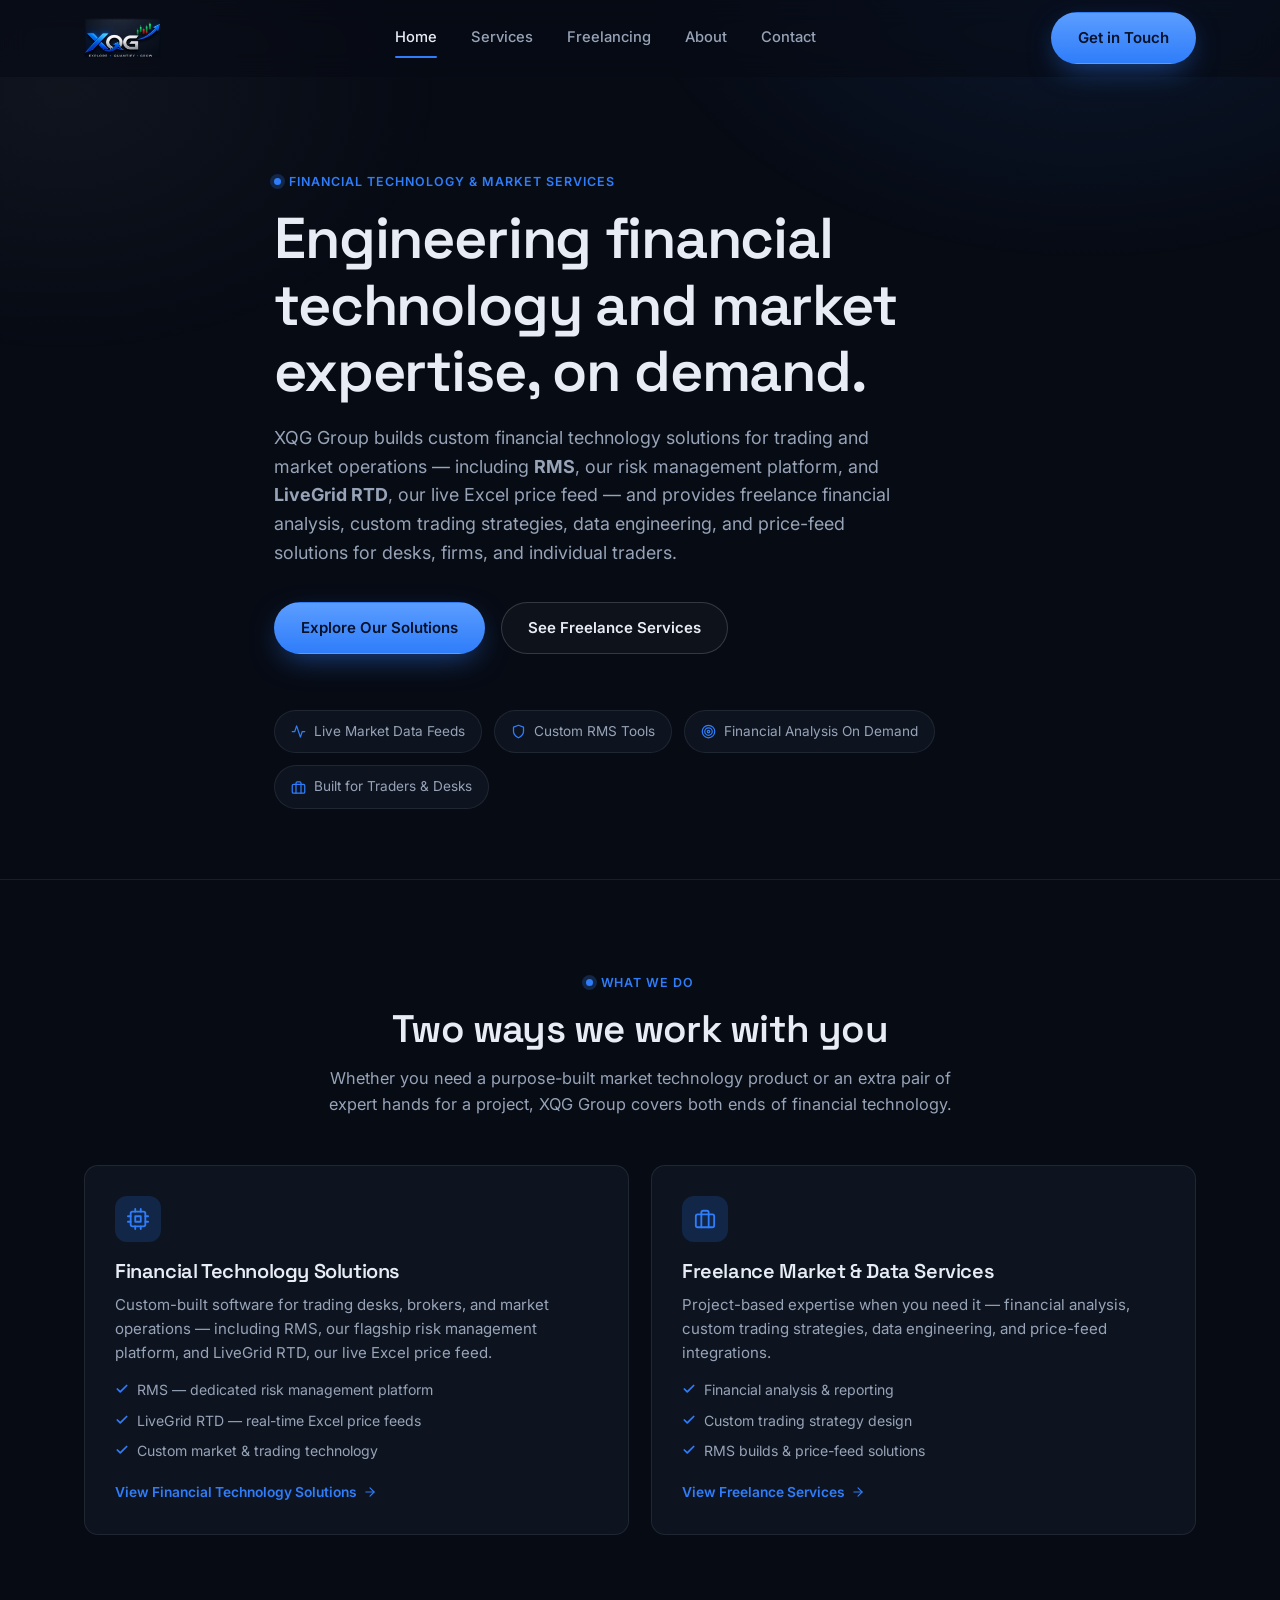
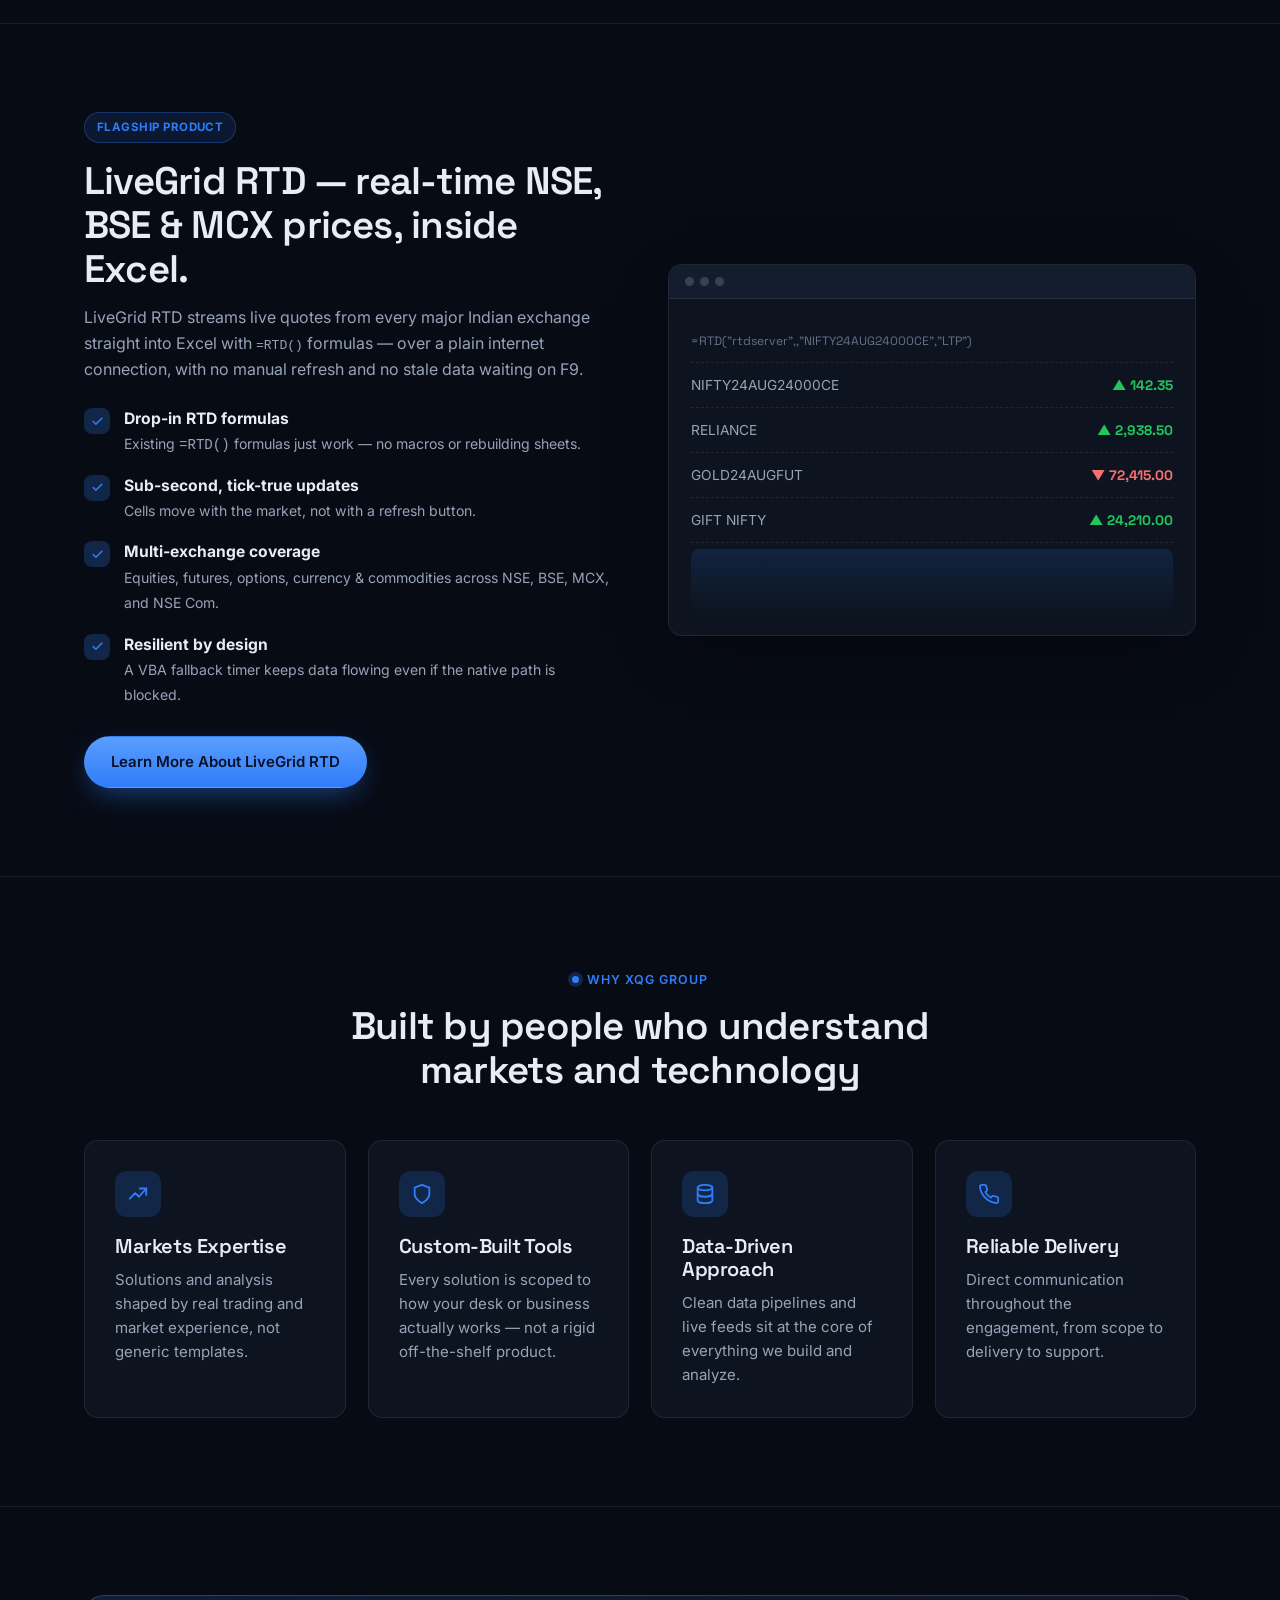
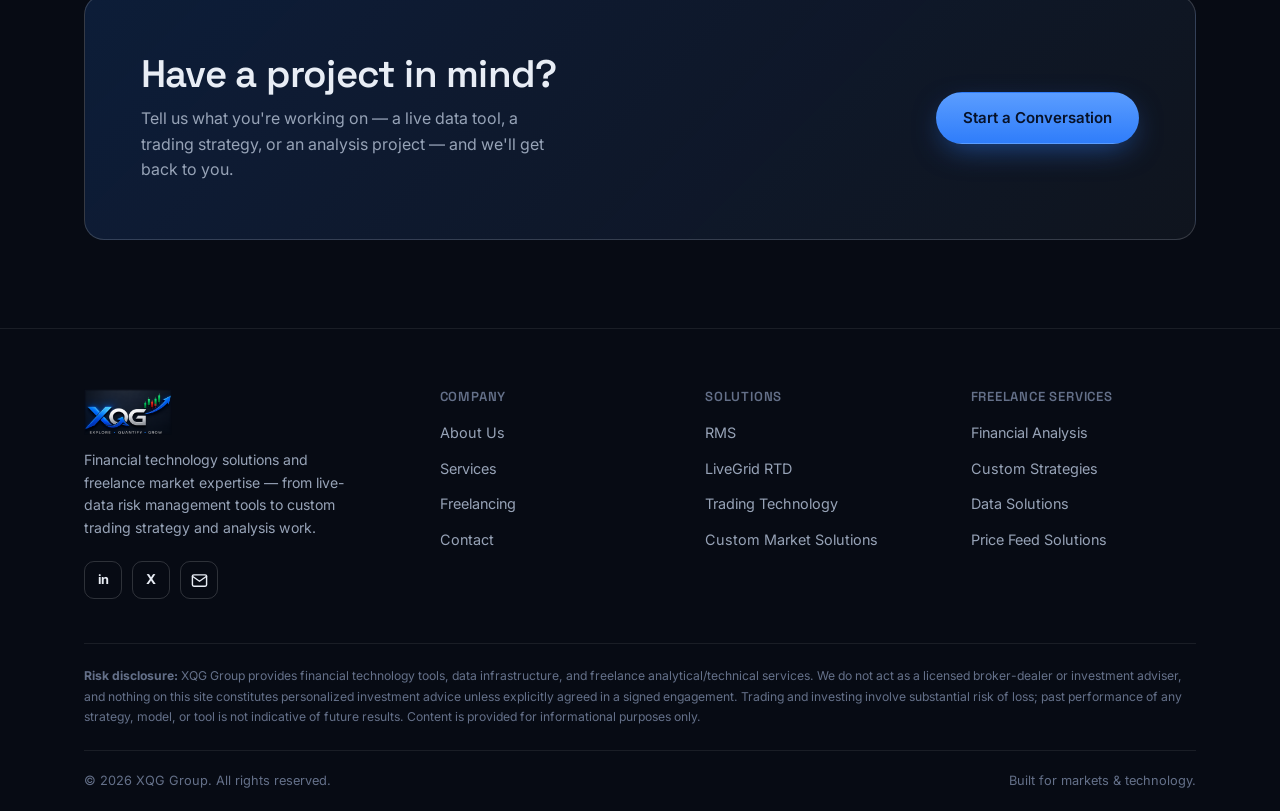
==== commit 4498009d: "Split RMS and LiveGrid RTD into two distinct products RMS (Risk Management System) is a standalone p" ====
--- a/index.html
+++ b/index.html
@@ -4,7 +4,7 @@
 <meta charset="UTF-8">
 <meta name="viewport" content="width=device-width, initial-scale=1.0">
 <title>XQG Group | Financial Technology Solutions &amp; Freelance Market Services</title>
-<meta name="description" content="XQG Group builds custom financial technology solutions — including RMS Excel, our live market data risk management tool — and offers freelance financial analysis, trading strategy, data, and price feed services.">
+<meta name="description" content="XQG Group builds custom financial technology solutions — including RMS, our risk management platform, and LiveGrid RTD, our live Excel price feed — and offers freelance financial analysis, trading strategy, data, and price feed services.">
 <link rel="icon" type="image/png" sizes="32x32" href="assets/icon-32.png">
 <link rel="apple-touch-icon" sizes="180x180" href="assets/icon-180.png">
 <link rel="icon" type="image/png" sizes="256x256" href="assets/icon-256.png">
@@ -46,10 +46,10 @@
       <h1>Engineering financial technology and market expertise, on demand.</h1>
       <p class="lead">
         XQG Group builds custom financial technology solutions for trading and market
-        operations — including <strong>RMS Excel</strong>, our live-market-data risk
-        management tool — and provides freelance financial analysis, custom trading
-        strategies, data engineering, and price-feed solutions for desks, firms, and
-        individual traders.
+        operations — including <strong>RMS</strong>, our risk management platform, and
+        <strong>LiveGrid RTD</strong>, our live Excel price feed — and provides freelance
+        financial analysis, custom trading strategies, data engineering, and price-feed
+        solutions for desks, firms, and individual traders.
       </p>
       <div class="hero-cta">
         <a href="services.html" class="btn btn-primary">Explore Our Solutions</a>
@@ -92,11 +92,11 @@
             <svg viewBox="0 0 24 24" fill="none" stroke="currentColor" stroke-width="2" stroke-linecap="round" stroke-linejoin="round"><rect x="4" y="4" width="16" height="16" rx="2"/><rect x="9" y="9" width="6" height="6"/><line x1="9" y1="1" x2="9" y2="4"/><line x1="15" y1="1" x2="15" y2="4"/><line x1="9" y1="20" x2="9" y2="23"/><line x1="15" y1="20" x2="15" y2="23"/><line x1="20" y1="9" x2="23" y2="9"/><line x1="20" y1="15" x2="23" y2="15"/><line x1="1" y1="9" x2="4" y2="9"/><line x1="1" y1="15" x2="4" y2="15"/></svg>
           </div>
           <h3>Financial Technology Solutions</h3>
-          <p>Custom-built software for trading desks, brokers, and market operations — including our flagship RMS Excel product for live market data and risk management.</p>
+          <p>Custom-built software for trading desks, brokers, and market operations — including RMS, our flagship risk management platform, and LiveGrid RTD, our live Excel price feed.</p>
           <ul>
-            <li><svg viewBox="0 0 24 24" fill="none" stroke="currentColor" stroke-width="3" stroke-linecap="round" stroke-linejoin="round"><polyline points="20 6 9 17 4 12"/></svg>RMS Excel — live price feeds &amp; risk tracking</li>
+            <li><svg viewBox="0 0 24 24" fill="none" stroke="currentColor" stroke-width="3" stroke-linecap="round" stroke-linejoin="round"><polyline points="20 6 9 17 4 12"/></svg>RMS — dedicated risk management platform</li>
+            <li><svg viewBox="0 0 24 24" fill="none" stroke="currentColor" stroke-width="3" stroke-linecap="round" stroke-linejoin="round"><polyline points="20 6 9 17 4 12"/></svg>LiveGrid RTD — real-time Excel price feeds</li>
             <li><svg viewBox="0 0 24 24" fill="none" stroke="currentColor" stroke-width="3" stroke-linecap="round" stroke-linejoin="round"><polyline points="20 6 9 17 4 12"/></svg>Custom market &amp; trading technology</li>
-            <li><svg viewBox="0 0 24 24" fill="none" stroke="currentColor" stroke-width="3" stroke-linecap="round" stroke-linejoin="round"><polyline points="20 6 9 17 4 12"/></svg>Ongoing support &amp; iteration</li>
           </ul>
           <a href="services.html" class="card-link">View Financial Technology Solutions
             <svg viewBox="0 0 24 24" fill="none" stroke="currentColor" stroke-width="2" stroke-linecap="round" stroke-linejoin="round"><line x1="5" y1="12" x2="19" y2="12"/><polyline points="12 5 19 12 12 19"/></svg>
@@ -122,47 +122,48 @@
     </div>
   </section>
 
-  <!-- RMS Excel spotlight -->
+  <!-- LiveGrid RTD spotlight -->
   <section class="section">
     <div class="container">
       <div class="split reverse">
         <div class="split-text reveal">
           <span class="badge">Flagship Product</span>
-          <h2 style="margin-top:16px;">RMS Excel — live market data and risk management, inside Excel.</h2>
+          <h2 style="margin-top:16px;">LiveGrid RTD — real-time NSE, BSE &amp; MCX prices, inside Excel.</h2>
           <p style="margin-top:14px;">
-            RMS Excel streams live market data straight into the spreadsheets your team
-            already works in, so positions, exposure, and risk are always visible in real
-            time — no separate platform to learn.
+            LiveGrid RTD streams live quotes from every major Indian exchange straight
+            into Excel with <code>=RTD()</code> formulas — over a plain internet
+            connection, with no manual refresh and no stale data waiting on F9.
           </p>
           <ul class="feature-list">
             <li>
               <span class="tick"><svg viewBox="0 0 24 24" fill="none" stroke="currentColor" stroke-width="3" stroke-linecap="round" stroke-linejoin="round"><polyline points="20 6 9 17 4 12"/></svg></span>
-              <div><strong>Live price feeds</strong><span>Real-time market data streamed directly into Excel.</span></div>
-            </li>
-            <li>
-              <span class="tick"><svg viewBox="0 0 24 24" fill="none" stroke="currentColor" stroke-width="3" stroke-linecap="round" stroke-linejoin="round"><polyline points="20 6 9 17 4 12"/></svg></span>
-              <div><strong>Risk &amp; exposure tracking</strong><span>Monitor positions and risk across your book as markets move.</span></div>
-            </li>
-            <li>
-              <span class="tick"><svg viewBox="0 0 24 24" fill="none" stroke="currentColor" stroke-width="3" stroke-linecap="round" stroke-linejoin="round"><polyline points="20 6 9 17 4 12"/></svg></span>
-              <div><strong>Custom alerts &amp; thresholds</strong><span>Get notified the moment a limit or condition is triggered.</span></div>
-            </li>
-            <li>
-              <span class="tick"><svg viewBox="0 0 24 24" fill="none" stroke="currentColor" stroke-width="3" stroke-linecap="round" stroke-linejoin="round"><polyline points="20 6 9 17 4 12"/></svg></span>
-              <div><strong>Built for the Excel workflow</strong><span>No new platform — it works inside the spreadsheets you already use.</span></div>
+              <div><strong>Drop-in RTD formulas</strong><span>Existing <code>=RTD()</code> formulas just work — no macros or rebuilding sheets.</span></div>
+            </li>
+            <li>
+              <span class="tick"><svg viewBox="0 0 24 24" fill="none" stroke="currentColor" stroke-width="3" stroke-linecap="round" stroke-linejoin="round"><polyline points="20 6 9 17 4 12"/></svg></span>
+              <div><strong>Sub-second, tick-true updates</strong><span>Cells move with the market, not with a refresh button.</span></div>
+            </li>
+            <li>
+              <span class="tick"><svg viewBox="0 0 24 24" fill="none" stroke="currentColor" stroke-width="3" stroke-linecap="round" stroke-linejoin="round"><polyline points="20 6 9 17 4 12"/></svg></span>
+              <div><strong>Multi-exchange coverage</strong><span>Equities, futures, options, currency &amp; commodities across NSE, BSE, MCX, and NSE Com.</span></div>
+            </li>
+            <li>
+              <span class="tick"><svg viewBox="0 0 24 24" fill="none" stroke="currentColor" stroke-width="3" stroke-linecap="round" stroke-linejoin="round"><polyline points="20 6 9 17 4 12"/></svg></span>
+              <div><strong>Resilient by design</strong><span>A VBA fallback timer keeps data flowing even if the native path is blocked.</span></div>
             </li>
           </ul>
-          <a href="services.html#rms-excel" class="btn btn-primary" style="margin-top:28px;">Learn More About RMS Excel</a>
+          <a href="services.html#livegrid-rtd" class="btn btn-primary" style="margin-top:28px;">Learn More About LiveGrid RTD</a>
         </div>
 
         <div class="split-visual reveal">
           <div class="panel">
             <div class="panel-bar"><span></span><span></span><span></span></div>
             <div class="panel-body">
-              <div class="mock-row"><span class="label">NIFTY 50</span><span class="value up">▲ 24,812.35</span></div>
-              <div class="mock-row"><span class="label">USD/INR</span><span class="value down">▼ 83.41</span></div>
-              <div class="mock-row"><span class="label">Portfolio Exposure</span><span class="value">₹ 1.2 Cr</span></div>
-              <div class="mock-row"><span class="label">Risk Alert Threshold</span><span class="value up">Within Limit</span></div>
+              <div class="mock-row"><span class="label" style="font-family:var(--font-head); font-size:0.76rem; color:var(--text-faint);">=RTD("rtdserver",,"NIFTY24AUG24000CE","LTP")</span></div>
+              <div class="mock-row"><span class="label">NIFTY24AUG24000CE</span><span class="value up">▲ 142.35</span></div>
+              <div class="mock-row"><span class="label">RELIANCE</span><span class="value up">▲ 2,938.50</span></div>
+              <div class="mock-row"><span class="label">GOLD24AUGFUT</span><span class="value down">▼ 72,415.00</span></div>
+              <div class="mock-row"><span class="label">GIFT NIFTY</span><span class="value up">▲ 24,210.00</span></div>
               <div class="mock-sparkline"></div>
             </div>
           </div>
@@ -246,7 +247,8 @@
       <div class="footer-col">
         <h4>Solutions</h4>
         <ul>
-          <li><a href="services.html#rms-excel">RMS Excel</a></li>
+          <li><a href="services.html#rms">RMS</a></li>
+          <li><a href="services.html#livegrid-rtd">LiveGrid RTD</a></li>
           <li><a href="services.html#trading-tech">Trading Technology</a></li>
           <li><a href="services.html#custom-solutions">Custom Market Solutions</a></li>
         </ul>
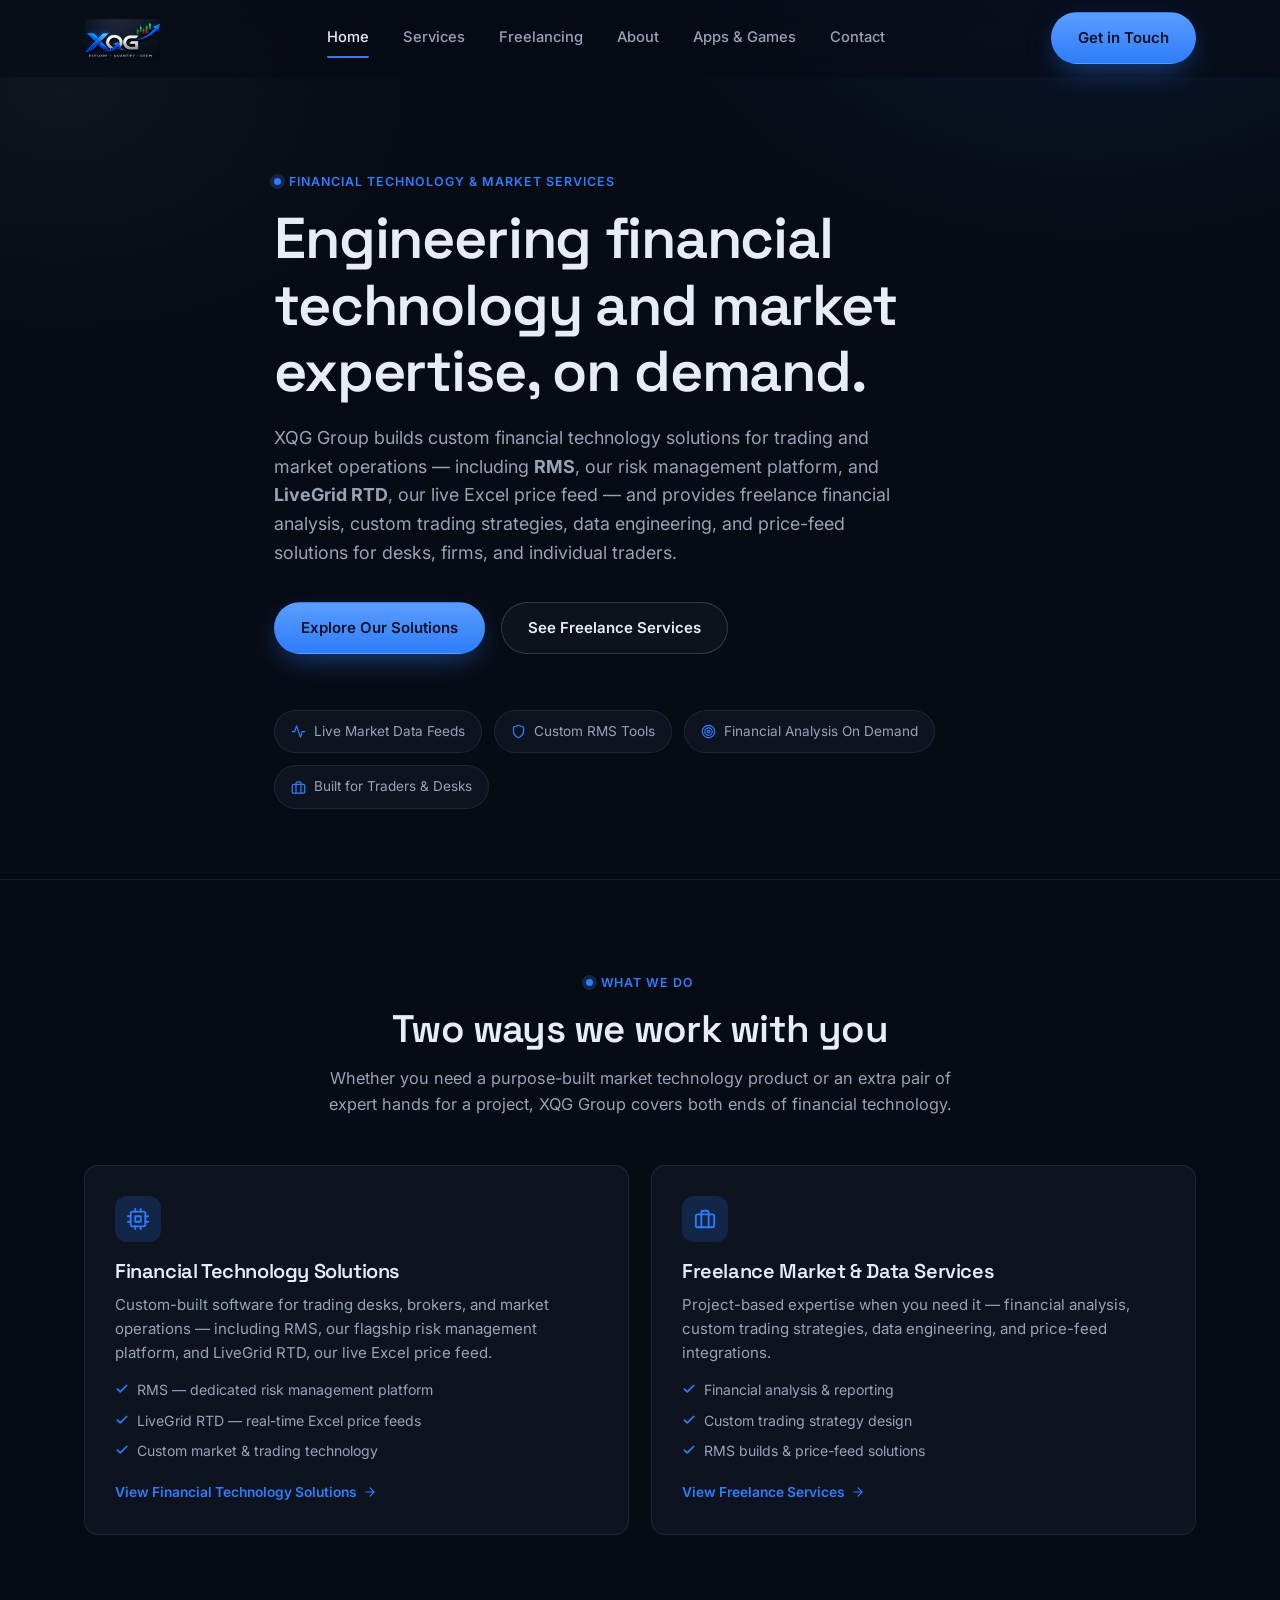
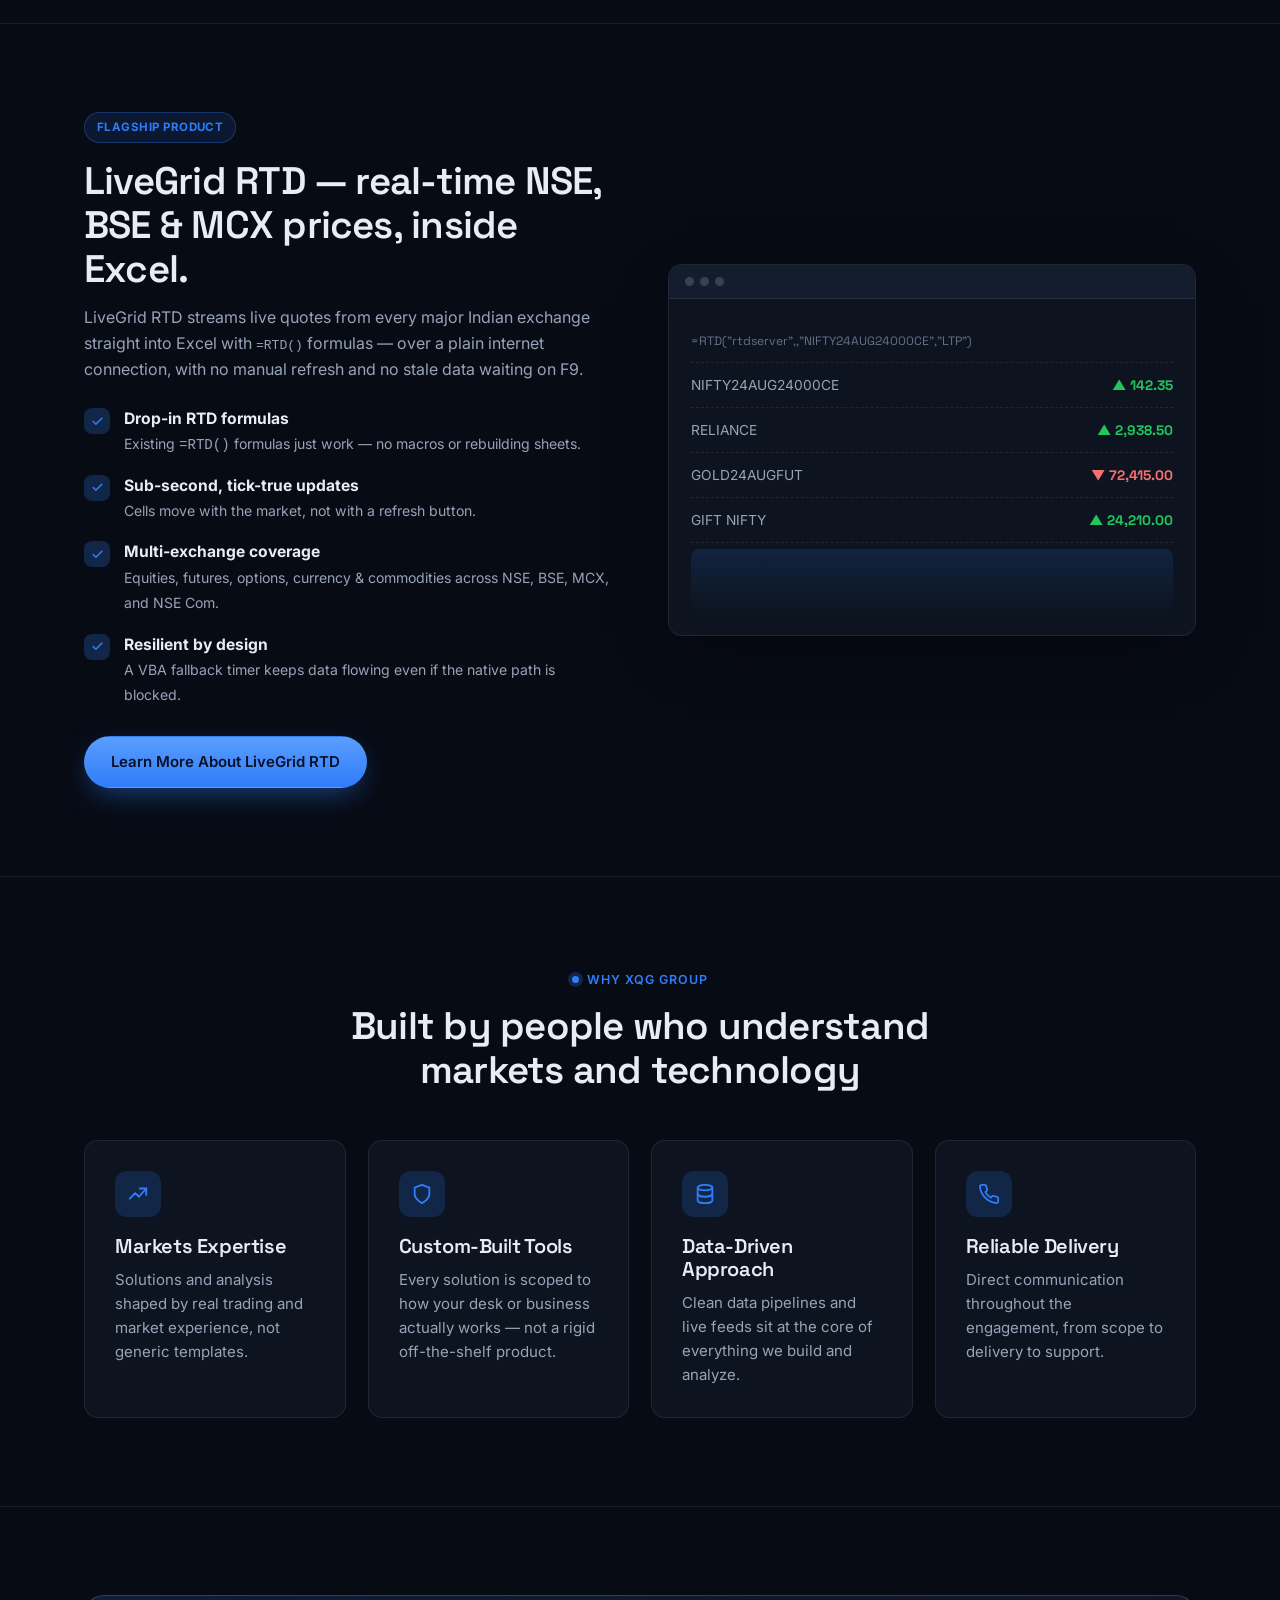
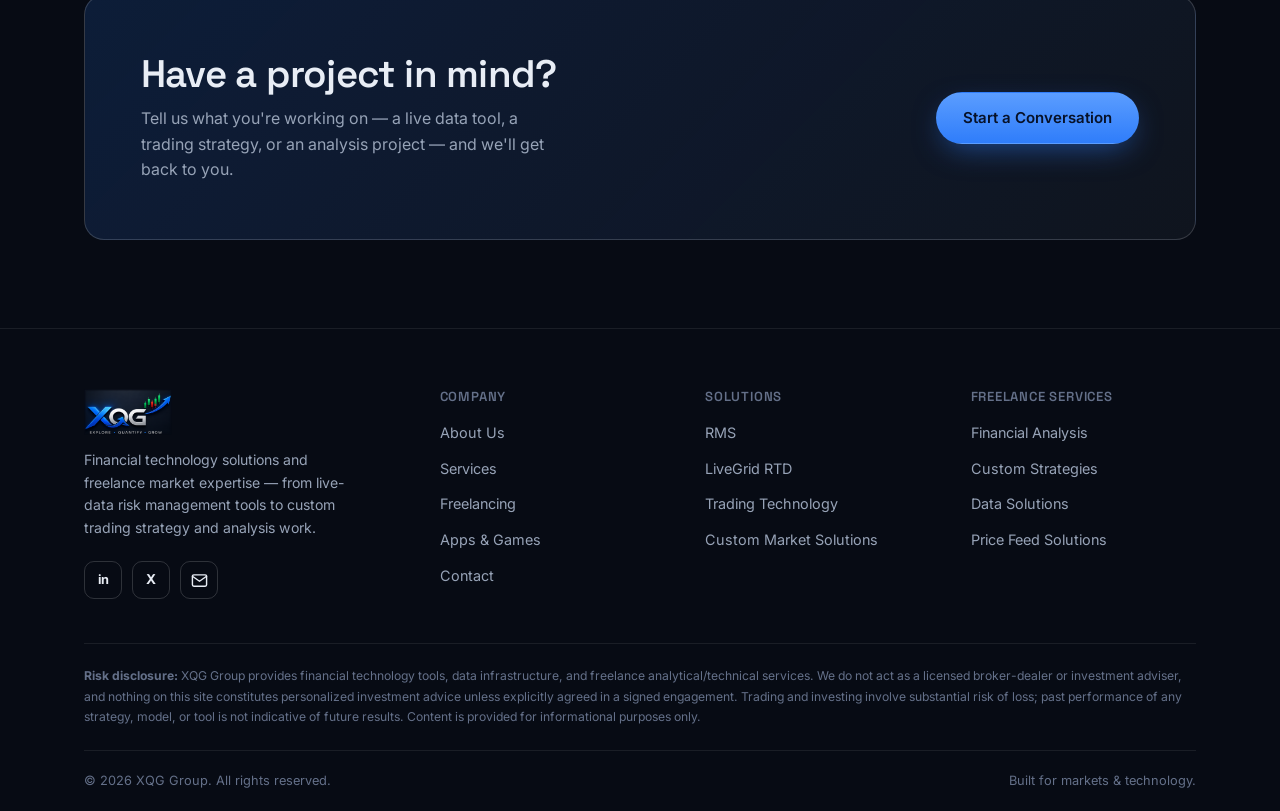
==== commit a2161e1c: "Publish on xqg.co.in: add CNAME, app-ads.txt and Apps & Games link Co-Authored-By: Claude Opus 5.5 <" ====
--- a/index.html
+++ b/index.html
@@ -26,6 +26,7 @@
       <a href="services.html">Services</a>
       <a href="freelancing.html">Freelancing</a>
       <a href="about.html">About</a>
+      <a href="https://apps.xqg.co.in">Apps &amp; Games</a>
       <a href="contact.html">Contact</a>
     </nav>
     <div class="nav-actions">
@@ -241,6 +242,7 @@
           <li><a href="about.html">About Us</a></li>
           <li><a href="services.html">Services</a></li>
           <li><a href="freelancing.html">Freelancing</a></li>
+          <li><a href="https://apps.xqg.co.in">Apps &amp; Games</a></li>
           <li><a href="contact.html">Contact</a></li>
         </ul>
       </div>
